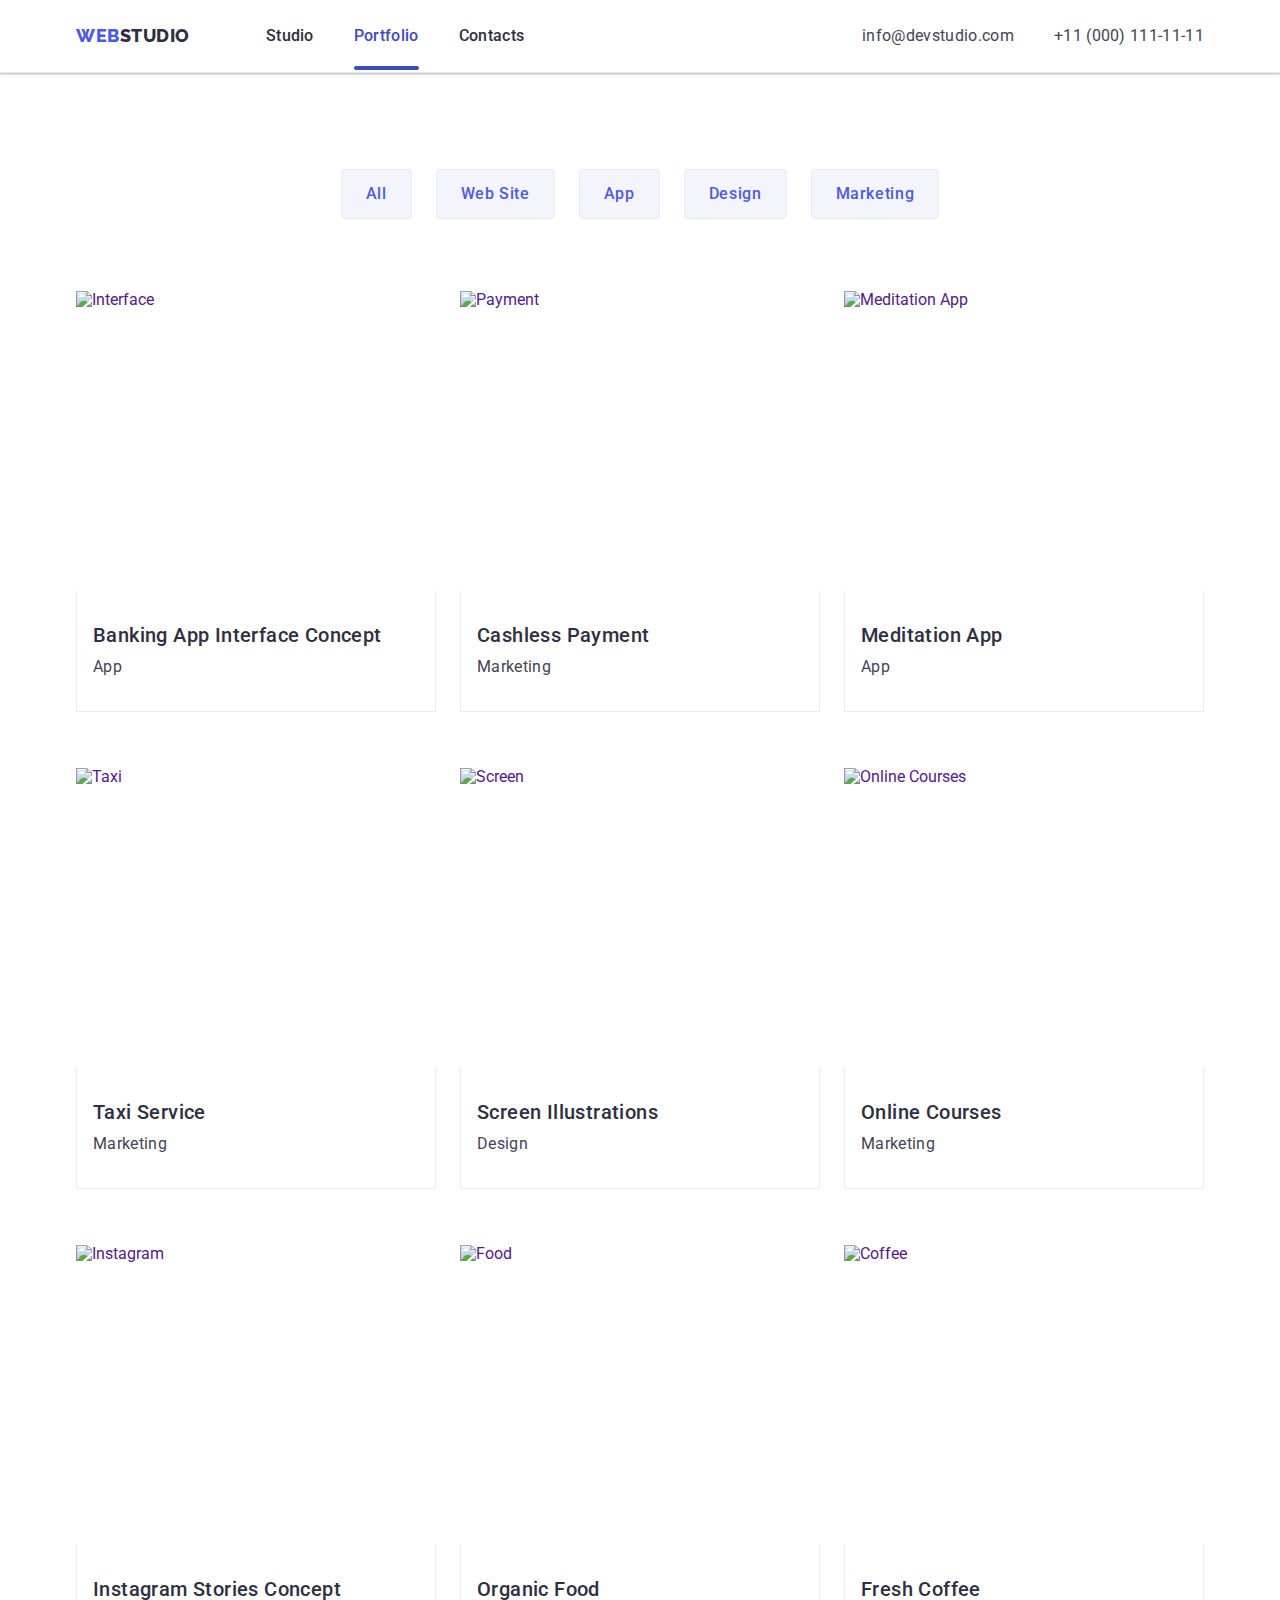
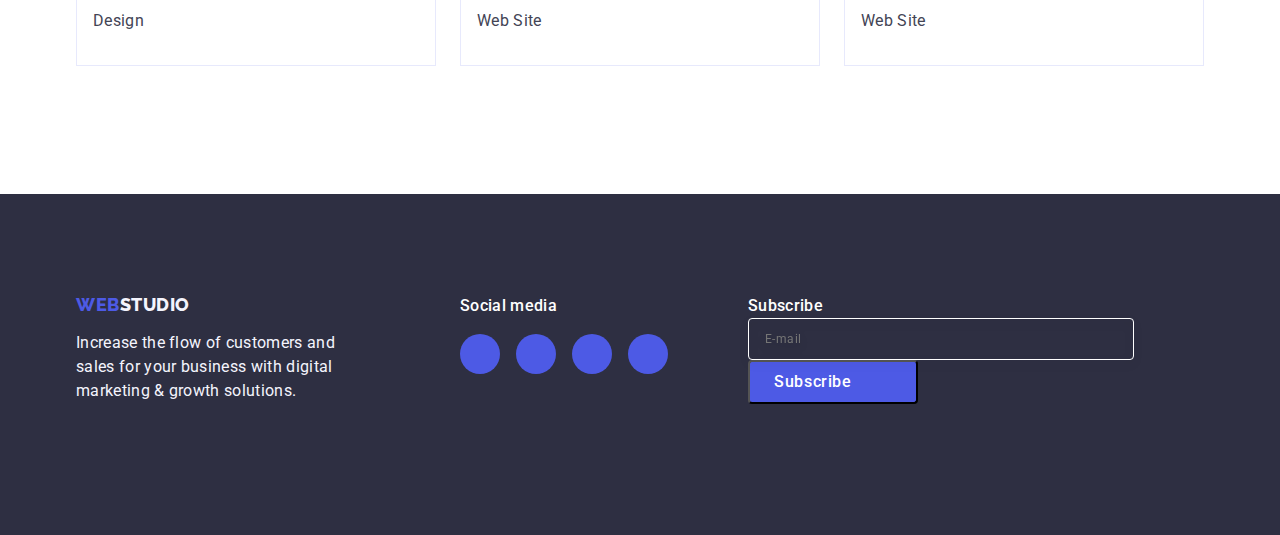
==== portfolio.html @ dc21d4af "Update portfolio.html" ====
<!DOCTYPE html>
<html lang="en">

<head>
    <meta charset="UTF-8">
    <meta http-equiv="X-UA-Compatible" content="IE=edge">
    <meta name="viewport" content="width=device-width, initial-scale=1.0">
    <title>Portfolio</title>
    <link rel="preconnect" href="https://fonts.googleapis.com" />
    <link rel="preconnect" href="https://fonts.gstatic.com" crossorigin />
    <link
        href="https://fonts.googleapis.com/css2?family=Raleway:wght@800&family=Roboto:wght@400;500;700;900&display=swap"
        rel="stylesheet" />
    <link rel="stylesheet"
        href="https://cdnjs.cloudflare.com/ajax/libs/modern-normalize/1.1.0/modern-normalize.min.css">
    <link rel="stylesheet" href="./css/style.css">
</head>

<body>
    <header class="page-header">
        <div class="container">
            <nav class="navigation-header">
                <a class="logo link" href="./index.html">Web<span class="logo-second-part-dark">Studio</span></a>
                <ul class="navigation list">
                    <li>
                        <a class="navigation-btn link" href="./index.html">Studio</a>
                    </li>
                    <li>
                        <a class="navigation-btn link navigation-btn-active" href="./portfolio.html">Portfolio</a>
                    </li>
                    <li><a class="navigation-btn link" href="">Contacts</a></li>
                </ul>
            </nav>
            <address class="contact-information">
                <ul class="contact list">
                    <li>
                        <a class="email-tel link" href="mailto:info@devstudio.com">
                            info@devstudio.com
                        </a>
                    </li>
                    <li>
                        <a class="email-tel link" href="tel:+110001111111">
                            +11 (000) 111-11-11
                        </a>
                    </li>
                </ul>
            </address>
        </div>
    </header>
    <main>
        <section class="filtr-list">
            <div class="container">
                <h1 hidden class="hidden-title">Hidden buttons</h1>
                <ul class="hidden-list list">
                    <li><button class="filtr-btn" type="button">All</button></li>
                    <li><button class="filtr-btn" type="button">Web Site</button></li>
                    <li><button class="filtr-btn" type="button">App</button></li>
                    <li><button class="filtr-btn" type="button">Design</button></li>
                    <li><button class="filtr-btn" type="button">Marketing</button></li>
                </ul>
                <ul class="filtr list">
                    <li class="filtr-project">
                        <a class="project-link link" href="">
                            <div class="project-list-img-wrapper">
                                <img class="project-photo" src="./images/project-1.jpg" alt="Interface" width="360"
                                    height="300" />
                                <p class="overlay">14 Stylish and User-Friendly App Design Concepts · Task Manager App ·
                                    Calorie Tracker App · Exotic Fruit Ecommerce App ·
                                    Cloud Storage App</p>
                            </div>
                            <div class="project-info">
                                <h2 class="project-name"> Banking App Interface Concept </h2>
                                <p class="project-type">App</p>
                            </div>
                        </a>
                    </li>
                    <li class="filtr-project">
                        <a class="project-link link" href="">
                            <div class="project-list-img-wrapper">
                                <img class="project-photo" src="./images/project-2.jpg" alt="Payment" width="360"
                                    height="300" />
                                <p class="overlay">14 Stylish and User-Friendly App Design Concepts · Task Manager App ·
                                    Calorie Tracker App · Exotic Fruit Ecommerce App ·
                                    Cloud Storage App</p>
                            </div>
                            <div class="project-info">
                                <h2 class="project-name"> Cashless Payment </h2>
                                <p class="project-type">Marketing</p>
                            </div>
                        </a>
                    </li>
                    <li class="filtr-project">
                        <a class="project-link link" href="">
                            <div class="project-list-img-wrapper">
                                <img class="project-photo" src="./images/project-3.jpg" alt="Meditation App" width="360"
                                    height="300" />
                                <p class="overlay">14 Stylish and User-Friendly App Design Concepts · Task Manager App ·
                                    Calorie Tracker App · Exotic Fruit Ecommerce App ·
                                    Cloud Storage App</p>
                            </div>
                            <div class="project-info">
                                <h2 class="project-name">Meditation App</h2>
                                <p class="project-type">App</p>
                            </div>
                        </a>
                    </li>
                    <li class="filtr-project">
                        <a class="project-link link" href="">
                            <div class="project-list-img-wrapper">
                                <img class="project-photo" src="./images/project-4.jpg" alt="Taxi" width="360"
                                    height="300" />
                                <p class="overlay">14 Stylish and User-Friendly App Design Concepts · Task Manager App ·
                                    Calorie Tracker App · Exotic Fruit Ecommerce App ·
                                    Cloud Storage App</p>
                            </div>
                            <div class="project-info">
                                <h2 class="project-name">Taxi Service</h2>
                                <p class="project-type">Marketing</p>
                            </div>
                        </a>
                    </li>
                    <li class="filtr-project">
                        <a class="project-link link" href="">
                            <div class="project-list-img-wrapper">
                                <img class="project-photo" src="./images/project-5.jpg" alt="Screen" width="360"
                                    height="300" />
                                <p class="overlay">14 Stylish and User-Friendly App Design Concepts · Task Manager App ·
                                    Calorie Tracker App · Exotic Fruit Ecommerce App ·
                                    Cloud Storage App</p>
                            </div>
                            <div class="project-info">
                                <h2 class="project-name">Screen Illustrations</h2>
                                <p class="project-type">Design</p>
                            </div>
                        </a>
                    </li>
                    <li class="filtr-project">
                        <a class="project-link link" href="">
                            <div class="project-list-img-wrapper">
                                <img class="project-photo" src="./images/project-6.jpg" alt="Online Courses" width="360"
                                    height="300" />
                                <p class="overlay">14 Stylish and User-Friendly App Design Concepts · Task Manager App ·
                                    Calorie Tracker App · Exotic Fruit Ecommerce App ·
                                    Cloud Storage App</p>
                            </div>
                            <div class="project-info">
                                <h2 class="project-name">Online Courses</h2>
                                <p class="project-type">Marketing</p>
                            </div>
                        </a>
                    </li>
                    <li class="filtr-project">
                        <a class="project-link link" href="">
                            <div class="project-list-img-wrapper">
                                <img class="project-photo" src="./images/project-7.jpg" alt="Instagram" width="360"
                                    height="300" />
                                <p class="overlay">14 Stylish and User-Friendly App Design Concepts · Task Manager App ·
                                    Calorie Tracker App · Exotic Fruit Ecommerce App ·
                                    Cloud Storage App</p>
                            </div>
                            <div class="project-info">
                                <h2 class="project-name">Instagram Stories Concept</h2>
                                <p class="project-type">Design</p>
                            </div>
                        </a>
                    </li>
                    <li class="filtr-project">
                        <a class="project-link link" href="">
                            <div class="project-list-img-wrapper">
                                <img class="project-photo" src="./images/project-8.jpg" alt="Food" width="360"
                                    height="300" />
                                <p class="overlay">14 Stylish and User-Friendly App Design Concepts · Task Manager App ·
                                    Calorie Tracker App · Exotic Fruit Ecommerce App ·
                                    Cloud Storage App</p>
                            </div>
                            <div class="project-info">
                                <h2 class="project-name">Organic Food</h2>
                                <p class="project-type">Web Site</p>
                            </div>
                        </a>
                    </li>
                    <li class="filtr-project">
                        <a class="project-link link" href="">
                            <div class="project-list-img-wrapper">
                                <img class="project-photo" src="./images/project-9.jpg" alt="Coffee" width="360"
                                    height="300" />
                                <p class="overlay">14 Stylish and User-Friendly App Design Concepts · Task Manager App ·
                                    Calorie Tracker App · Exotic Fruit Ecommerce App ·
                                    Cloud Storage App</p>
                            </div>
                            <div class="project-info">
                                <h2 class="project-name">Fresh Coffee</h2>
                                <p class="project-type">Web Site</p>
                            </div>
                        </a>
                    </li>
                </ul>
            </div>

        </section>
    </main>

    <footer class="page-footer">
        <div class="container">
            <div class="logo-footer-container">
                <a class="logo logo-footer link" href="./index.html">Web<span
                        class="logo-second-part-light">Studio</span></a>
                <p class="footer-text">
                    Increase the flow of customers and sales for your business with
                    digital marketing & growth solutions.
                </p>
            </div>
            <div class="social-network">
                <p class="social-network-title">Social media</p>
                <ul class="social-network-list-footer list">
                    <li class="social-network-list-item-footer">
                        <a href="" class="social-network-list-link-footer">
                            <svg class="social-network-list-icon-footer" width="24" height="24">
                                <use href="./images/icons.svg#icon-instagram"></use>
                            </svg>
                        </a>
                    </li>
                    <li class="social-network-list-item-footer">
                        <a href="" class="social-network-list-link-footer">
                            <svg class="social-network-list-icon-footer" width="24" height="24">
                                <use href="./images/icons.svg#icon-twitter"></use>
                            </svg>
                        </a>
                    </li>
                    <li class="social-network-list-item-footer">
                        <a href="" class="social-network-list-link-footer">
                            <svg class="social-network-list-icon-footer" width="24" height="24">
                                <use href="./images/icons.svg#icon-facebook"></use>
                            </svg>
                        </a>
                    </li>
                    <li class="social-network-list-item-footer">
                        <a href="" class="social-network-list-link-footer">
                            <svg class="social-network-list-icon-footer" width="24" height="24">
                                <use href="./images/icons.svg#icon-linkedin"></use>
                            </svg>
                        </a>
                    </li>
                </ul>
            </div>

            <form class="subscribe-container">
                <label class="subscribe-container-field">
                    Subscribe
                    <input class="subscribe-container-input" type="email" name="email" placeholder="E-mail" />
                    <button class="subscribe-container-btn" type="submit">Subscribe</button>
                    <svg class="subscribe-container-icon" width="24" height="24">
                        <use href="./images/icons.svg#icon-plane"></use>
                    </svg>
                </label>
            </form>

        </div>
    </footer>
</body>

</html>
---- css/style.css ----
:root {
  --main-blue-color: #4d5ae5;
  --second-color: #2e2f42;
  --light-color: #f4f4fd;
  --accent-color: #404bbf;
  --white-color: #ffffff;
  --main-font: 'Roboto', sans-serif;
  --second-font: 'Raleway', sans-serif;
}

/* =======BASIC SETTING======= */

body {
  font-family: 'Roboto', sans-serif;
  color: #434455;
  background-color: #ffffff;
}

.link {
  text-decoration: none;
}

.list {
  list-style: none;
}

h1,
h2,
h3,
h4,
p {
  margin-top: 0;
  margin-bottom: 0;
}

ul {
  margin-top: 0;
  margin-bottom: 0;
  padding-left: 0;
}

img {
  display: block;
}

.container {
  width: 1158px;
  margin-left: auto;
  margin-right: auto;
  padding-left: 15px;
  padding-right: 15px;
}

/* =======BASIC SETTING======= */

/* =======HEADER======= */

.page-header>.container {
  display: flex;
  align-items: center;
  justify-content: space-between;
}

.page-header {
  display: flex;
  align-self: center;
  padding-top: 24px;
  padding-bottom: 24px;
  border-bottom: 1px solid #e7e9fc;
  box-shadow: 0px 2px 1px rgba(46, 47, 66, 0.08), 0px 1px 1px rgba(46, 47, 66, 0.16), 0px 1px 6px rgba(46, 47, 66, 0.08);
}

.navigation-header {
  display: flex;
  align-items: center;
  column-gap: 76px;
}

.navigation {
  display: flex;
  gap: 40px;
}

.logo {
  font-family: var(--second-font);
  color: var(--main-blue-color);
  font-weight: 800;
  font-size: 18px;
  line-height: 1.17;
  letter-spacing: 0.03em;
  text-transform: uppercase;
}

.logo-footer-container {
  margin-right: 120px;
}

.logo-second-part-dark {
  color: var(--second-color);
}

.contact {
  display: flex;
  gap: 40px;
}

.logo-second-part-light {
  color: var(--light-color);
}

.navigation-btn {
  font-weight: 500;
  font-size: 16px;
  line-height: 1.5;
  letter-spacing: 0.02em;
  color: var(--second-color);
  padding: 24px 0;
  position: relative;
  transition: color 250ms cubic-bezier(0.4, 0, 0.2, 1);
}

.navigation-btn:hover,
.navigation-btn:focus {
  color: var(--accent-color);
}

.navigation-btn-active {
  color: var(--accent-color);
}

.navigation-btn-active::after {
  display: block;
  content: '';
  width: 100%;
  height: 4px;
  background-color: var(--accent-color);
  border-radius: 2px;
  position: absolute;
  left: 0;
  bottom: 0;
  color: var(--accent-color);
  bottom: -1px
}

.email-tel {
  font-size: 16px;
  line-height: 24px;
  letter-spacing: 0.02em;
  color: var(--main-font);
  transition: color 250ms cubic-bezier(0.4, 0, 0.2, 1);
}

.email-tel:hover,
.email-tel:focus {
  color: var(--accent-color);
}

.contact-information {
  display: flex;
  font-style: normal;
}

.social-network {
  margin-right: 80px;
}

.social-network-title {
  font-weight: 500;
  font-size: 16px;
  line-height: 1.5;
  letter-spacing: 0.02em;
  color: var(--white-color);
  margin-bottom: 16px;
}

/* =======HEADER======= */

/* =======MAIN 1 SECTION======= */
.hero-tittle {
  font-style: normal;
  font-weight: 700;
  font-size: 56px;
  line-height: 1.07;
  letter-spacing: 0.02em;
  color: var(--white-color);
  text-align: center;
  max-width: 496px;
  margin-right: auto;
  margin-left: auto;
  margin-bottom: 48px;
}

.hero {
  background-color: var(--second-color);
  background-image: linear-gradient(rgba(46, 47, 66, 0.7), rgba(46, 47, 66, 0.7)), url(../images/people-office.jpg);
  max-width: 1440px;
  background-repeat: no-repeat;
  background-position: center;
  background-size: cover;
  padding: 188px 0;
  margin-left: auto;
  margin-right: auto;
}

.hero-btn {
  font-style: normal;
  font-weight: 500;
  font-size: 16px;
  line-height: 1.5;
  letter-spacing: 0.04em;
  color: var(--white-color);
  background-color: var(--main-blue-color);
  font-family: 'Roboto', sans-serif;
  cursor: pointer;
  padding: 16px 32px;
  border-radius: 4px;
  box-shadow: 0px 4px 4px rgba(0, 0, 0, 0.15);
  display: block;
  border: none;
  height: 56px;
  min-width: 169px;
  margin-right: auto;
  margin-left: auto;
  transition: background-color 250ms cubic-bezier(0.4, 0, 0.2, 1);
}

.hero-btn:hover,
.hero-btn:focus {
  background-color: var(--accent-color);
}

.features-title {
  font-weight: 500;
  font-size: 20px;
  line-height: 1.2;
  letter-spacing: 0.02em;
  color: var(--second-color);
  margin-bottom: 8px;
}

.features-description {
  font-size: 16px;
  line-height: 1.5;
  letter-spacing: 0.02em;
}

.title-work {
  font-weight: 700;
  font-size: 36px;
  line-height: 1.11;
  text-align: center;
  letter-spacing: 0.02em;
  color: var(--second-color);
  text-transform: capitalize;
  margin-left: auto;
  margin-right: auto;
  margin-bottom: 72px;
}

.title-work-container {
  display: flex;
}

.work-photo {
  background-color: var(--white-color);
}

.section-photo {
  width: calc((100% - 48px) / 3);
}

.work {
  padding-bottom: 120px;
}

.work-list {
  display: flex;
  gap: 24px;
}

.team-container {
  background-color: var(--white-color);
  border-radius: 0px 0px 4px 4px;
  width: calc((100% - 72px) / 4);
  box-shadow: 0px 1px 6px rgba(46, 47, 66, 0.08), 0px 1px 1px rgba(46, 47, 66, 0.16), 0px 2px 1px rgba(46, 47, 66, 0.08);
}

.team-title {
  font-weight: 700;
  font-size: 36px;
  line-height: 1.11;
  text-align: center;
  letter-spacing: 0.02em;
  color: var(--second-color);
  text-transform: capitalize;
  margin-bottom: 72px;
}

.team-name {
  font-weight: 500;
  font-size: 20px;
  line-height: 1.2;
  text-align: center;
  letter-spacing: 0.02em;
  color: var(--second-color);
  margin-bottom: 8px;
}

.team-position {
  font-size: 16px;
  line-height: 1.5;
  text-align: center;
  letter-spacing: 0.02em;
  color: #434455;
  margin-bottom: 8px;
}

.team-photo {
  background-color: var(--white-color);

}

.team-list {
  display: flex;
  gap: 24px;
}

.team {
  background-color: var(--light-color);
  padding: 120px 0;
}

.features {
  padding: 120px 0;
  display: flex;
}

.features>.container {
  display: flex;
}

.features-list {
  display: flex;
  gap: 24px;
}

.features-list-text {
  width: calc((100% - 72px) / 4);
}

.team-info {
  padding: 32px 0;
}

.social-network-list-item {
  width: 40px;
  height: 40px;
}

.customers-icon {
  fill: currentColor;
}

/* =======MAIN STUDIO======= */

/* =======MAIN PORTFOLIO======= */
.filtr-btn {
  color: var(--main-blue-color);
  background-color: var(--light-color);
  font-weight: 500;
  font-size: 16px;
  line-height: 1.5;
  letter-spacing: 0.04em;
  font-family: 'Roboto', sans-serif;
  cursor: pointer;
  padding: 12px 24px;
  border: 1px solid #e7e9fc;
  border-radius: 4px;
  transition: color 250ms cubic-bezier(0.4, 0, 0.2, 1), background-color 250ms cubic-bezier(0.4, 0, 0.2, 1), border-color 250ms cubic-bezier(0.4, 0, 0.2, 1), box-shadow 250ms cubic-bezier(0.4, 0, 0.2, 1);

}

.filtr-btn:hover,
.filtr-btn:focus {
  color: var(--white-color);
  background-color: var(--accent-color);
  border-color: transparent;
  box-shadow: 0px 3px 1px rgba(0, 0, 0, 0.1), 0px 2px 1px rgba(0, 0, 0, 0.08), 0px 2px 2px rgba(0, 0, 0, 0.12);
}

.project-link {
  display: block;
  transition: box-shadow 250ms cubic-bezier(0.4, 0, 0.2, 1);
}

.project-link:hover,
.project-link:focus {
  box-shadow: 0px 1px 6px rgba(46, 47, 66, 0.08), 0px 1px 1px rgba(46, 47, 66, 0.16), 0px 2px 1px rgba(46, 47, 66, 0.08);
}

.project-name {
  font-weight: 500;
  font-size: 20px;
  line-height: 1.2;
  letter-spacing: 0.02em;
  color: var(--second-color);
  margin-bottom: 8px;
}

.project-type {
  font-weight: 400;
  font-size: 16px;
  line-height: 1.5;
  letter-spacing: 0.02em;
  color: #434455;
}

.filtr-list {
  padding: 96px 0 120px;
}

.filtr {
  display: flex;
  flex-wrap: wrap;
  column-gap: 24px;
  row-gap: 48px;
}

.project-info {
  padding: 32px 16px;
  border: 1px solid #e7e9fc;
  border-top: none;
  margin-bottom: 8px;
}

.filtr-project {
  width: calc((100% - 48px) / 3);
}

.hidden-list {
  display: flex;
  margin-bottom: 72px;
  gap: 24px;
  justify-content: center;
}

.social-network-list {
  display: flex;
  gap: 24px;
  justify-content: center;
}


.social-network-list-link {
  background-color: var(--main-blue-color);
  border-radius: 50%;
  justify-content: center;
  align-items: center;
  display: flex;
  width: 100%;
  height: 100%;
  transition: background-color 250ms cubic-bezier(0.4, 0, 0.2, 1);
}

.social-network-list-link:hover,
.social-network-list-link:focus {
  background-color: var(--accent-color);
}

.social-network-list-icon {
  fill: var(--light-color);
}

.icon-container {
  background-color: var(--light-color);
  display: flex;
  justify-content: center;
  align-items: center;
  height: 112px;
  border-radius: 4px;
  margin-bottom: 8px;
}

.icon-container>svg {
  width: 64px;
  height: 64px;
}

.customers-list {
  display: flex;
  gap: 24px;
}

.customers-title {
  margin-bottom: 72px;
  text-align: center;
  color: var(--second-color);
  font-weight: 700;
  font-size: 36px;
  line-height: 1.1;
  letter-spacing: 0.02em;
  text-transform: capitalize;
}

.customers {
  padding: 120px 0;
}

.customers-item {
  width: calc((100% - 120px) / 6);
  height: 88px;
}

.customers-link {
  height: 100%;
  width: 100%;
  border-radius: 4px;
  display: flex;
  justify-content: center;
  align-items: center;
  color: #8e8f99;
  border: 1px solid #8E8F99;
  transition: border-color 250ms cubic-bezier(0.4, 0, 0.2, 1), color 250ms cubic-bezier(0.4, 0, 0.2, 1);

}

.customers-link:focus,
.customers-link:hover {
  color: var(--accent-color);
  border-color: var(--accent-color);
}

.customers-item:focus,
.customers-item:hover {
  border-radius: 4px;
}

.project-list-img-wrapper {
  position: relative;
  overflow: hidden;
}

.overlay {
  position: absolute;
  padding: 40px 32px;
  background-color: var(--main-blue-color);
  color: var(--light-color);
  top: 0;
  left: 0;
  height: 100%;
  width: 100%;
  font-weight: 400;
  font-size: 16px;
  line-height: 1.5;
  letter-spacing: 0.02em;
  transform: translate(0px, 100%);
  transition: transform 250ms cubic-bezier(0.4, 0, 0.2, 1);
}

.project-link:hover .overlay,
.project-link:focus .overlay {
  transform: translatey(0%);
}

/* =======MAIN PORTFOLIO======= */

/* =======FOOTER======= */
.page-footer {
  background-color: var(--second-color);
  padding: 100px 0;
}

.page-footer>.container {
  display: flex;
  align-items: baseline;
}

.footer-text {
  font-size: 16px;
  line-height: 1.5;
  letter-spacing: 0.02em;
  color: var(--light-color);
  max-width: 264px;
}

.page-footer {
  background-color: var(--second-color);
}

.social-network-list-footer {
  gap: 16px;
  display: flex;
}

.logo-footer {
  margin-bottom: 16px;
  display: inline-block;
}

.social-network-list-link-footer {
  background-color: var(--main-blue-color);
  border-radius: 50%;
  justify-content: center;
  align-items: center;
  display: flex;
  width: 100%;
  height: 100%;
  transition: background-color 250ms cubic-bezier(0.4, 0, 0.2, 1);
}

.social-network-list-link-footer:focus,
.social-network-list-link-footer:hover {
  background-color: #31d0aa;
}

.social-network-list-item-footer {
  width: 40px;
  height: 40px;
}

.social-network-list-icon-footer {
  fill: var(--light-color)
}

/* =======FOOTER======= */

.backdrop {
  position: fixed;
  top: 0;
  left: 0;
  width: 100%;
  height: 100%;
  background-color: rgba(46, 47, 66, 0.4);
}

.modal {
  position: absolute;
  top: 50%;
  left: 50%;
  transform: translate(-50%, -50%);
  width: 408px;
  height: 584px;
  background-color: #FCFCFC;
  box-shadow: 0px 1px 1px rgba(0, 0, 0, 0.14), 0px 1px 3px rgba(0, 0, 0, 0.12), 0px 2px 1px rgba(0, 0, 0, 0.2);
  border-radius: 4px;
  min-height: 576px;
  transition: transform 250ms cubic-bezier(0.4, 0, 0.2, 1);
}

.modal-close-btn {
  position: absolute;
  display: flex;
  align-items: center;
  justify-content: center;
  width: 24px;
  height: 24px;
  border: 1px solid rgba(0, 0, 0, 0.1);
  background-color: #E7E9FC;
  border-radius: 50%;
  padding: 0;
  top: 24px;
  right: 24px;
  cursor: pointer;
  transition: background-color 250ms cubic-bezier(0.4, 0, 0.2, 1), border 250ms cubic-bezier(0.4, 0, 0.2, 1);
}

.modal-close-icon {
  transition: fill 250ms cubic-bezier(0.4, 0, 0.2, 1);
}

.modal-close-btn:hover,
.modal-close-btn:focus {
  background-color: var(--accent-color);
  color: var(--white-color);
  border: none;
}

.modal-close-btn:hover .modal-close-icon,
.modal-close-btn:focus .modal-close-icon {
  fill: var(--white-color);
}

.is-hidden {
  visibility: hidden;
  opacity: 0;
  pointer-events: none;
  transition: opacity 250ms cubic-bezier(0.4, 0, 0.2, 1), visibility 250ms cubic-bezier(0.4, 0, 0.2, 1);
}


.subscribe-container {
  display: flex;
}

.subscribe-container-field {
  font-weight: 500;
  font-size: 16px;
  line-height: 1.5;
  letter-spacing: 0.02em;
  color: var(--white-color);
}

.subscribe-container-input {
  font-weight: 400;
  font-size: 12px;
  line-height: 2;
  display: flex;
  align-items: center;
  letter-spacing: 0.04em;
  color: var(--white-color);
  padding: 8px 212px 8px 16px;
  border: 1px solid #FFFFFF;
  filter: drop-shadow(0px 4px 4px rgba(0, 0, 0, 0.15));
  border-radius: 4px;
  background-color: transparent;
}

.subscribe-container-btn {
  cursor: pointer;
  font-family: var(--main-font);
  padding: 8px 64px 8px 24px;
  font-weight: 500;
  font-size: 16px;
  line-height: 1.5;
  display: flex;
  align-items: center;
  text-align: center;
  letter-spacing: 0.04em;
  color: var(--white-color);
  background-color: var(--main-blue-color);
  border-radius: 4px;


}
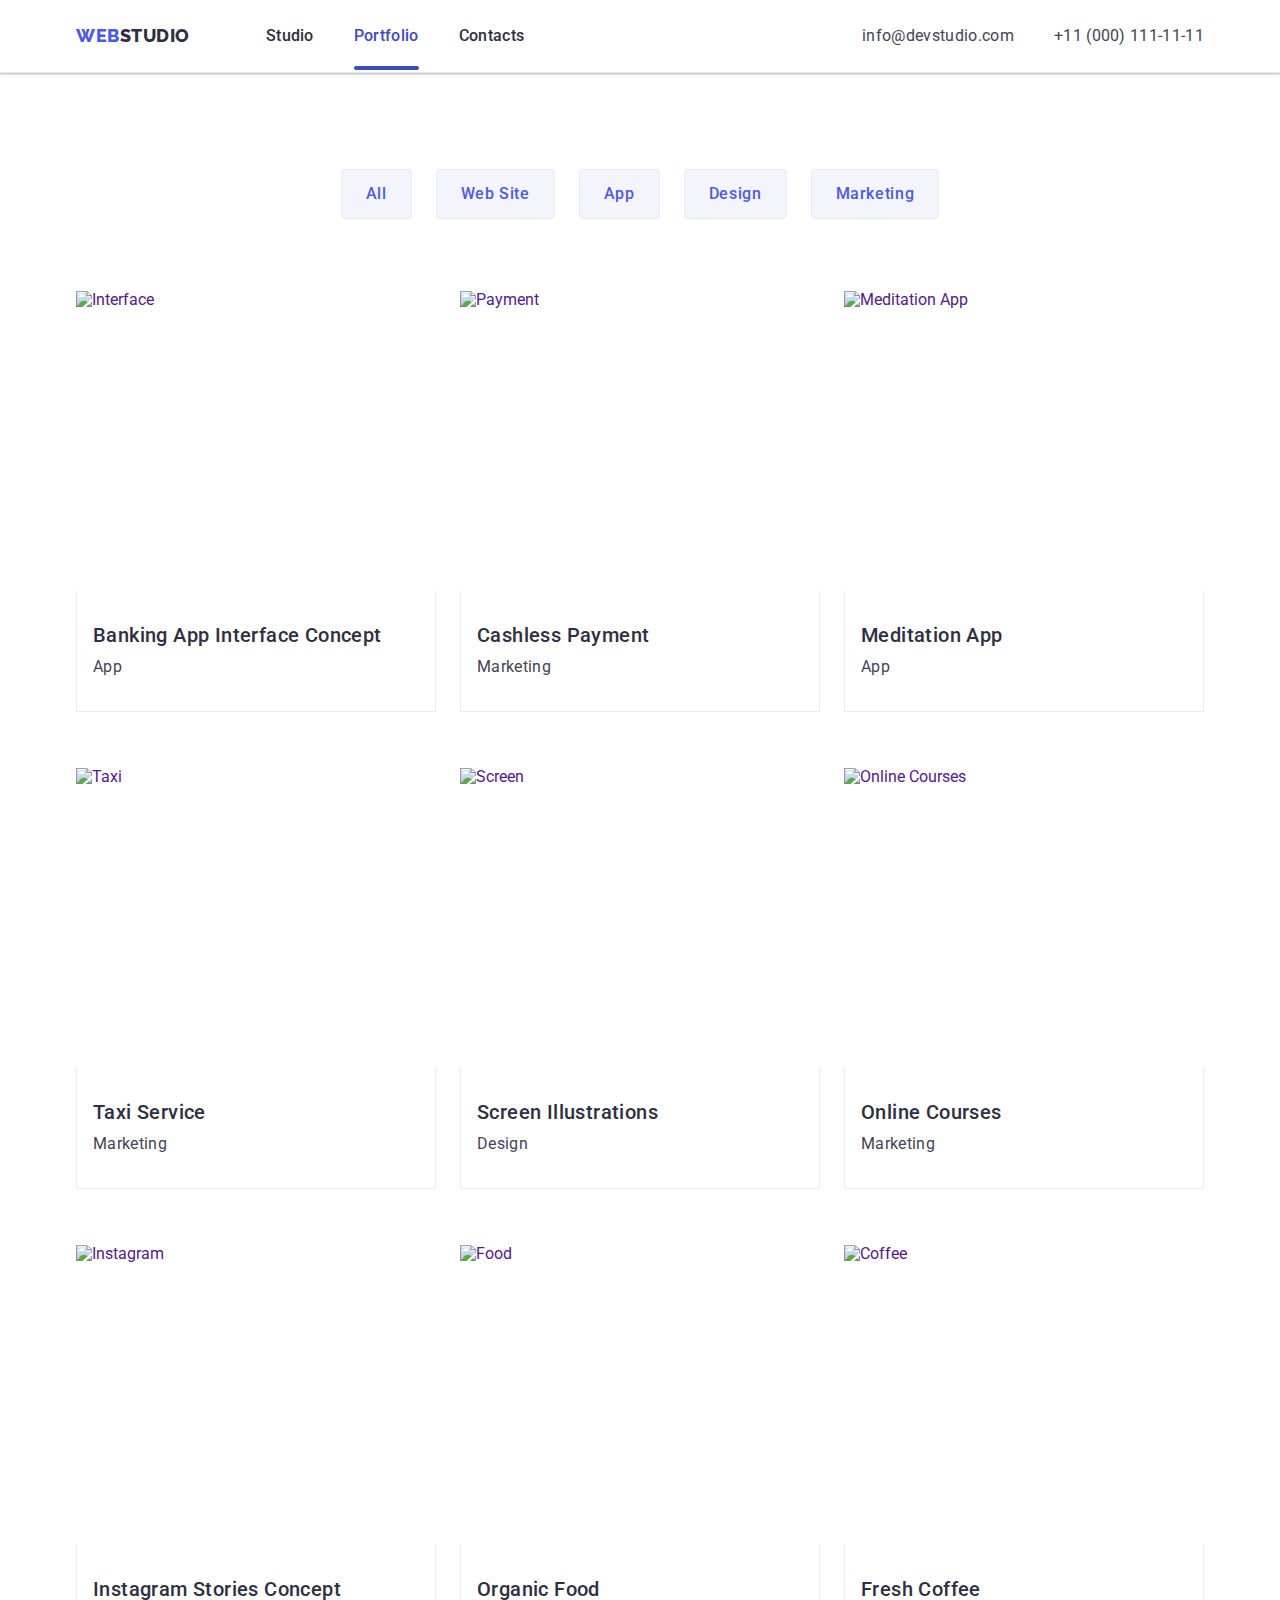
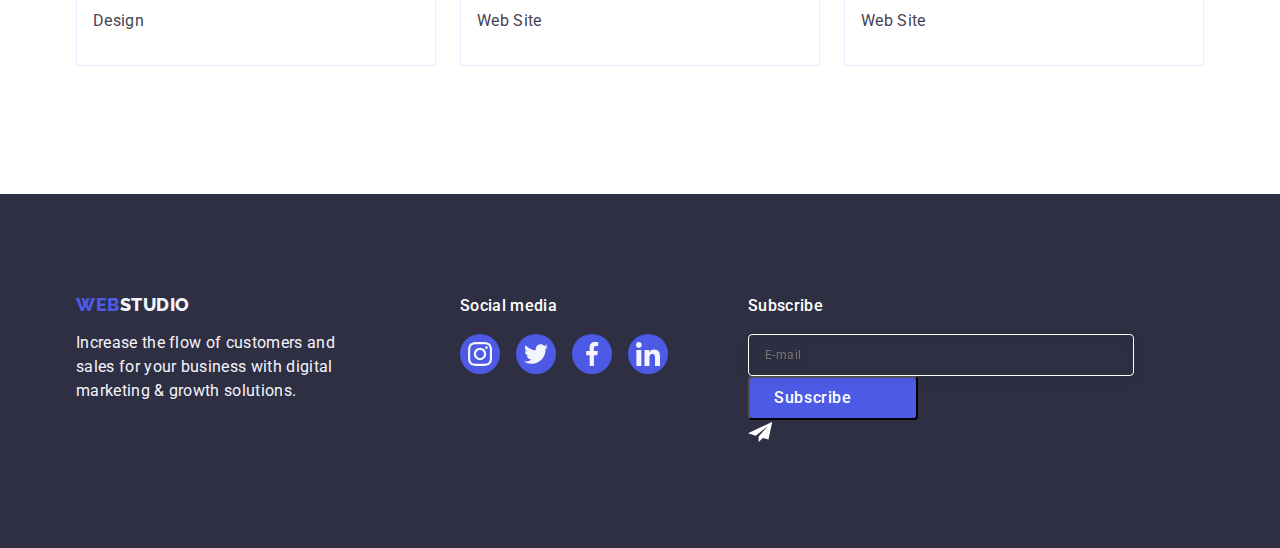
==== commit eafd2220: "Update portfolio.html" ====
--- a/portfolio.html
+++ b/portfolio.html
@@ -244,17 +244,19 @@
                 </ul>
             </div>
 
-            <form class="subscribe-container">
-                <label class="subscribe-container-field">
-                    Subscribe
-                    <input class="subscribe-container-input" type="email" name="email" placeholder="E-mail" />
-                    <button class="subscribe-container-btn" type="submit">Subscribe</button>
-                    <svg class="subscribe-container-icon" width="24" height="24">
-                        <use href="./images/icons.svg#icon-plane"></use>
-                    </svg>
-                </label>
-            </form>
-
+
+            <div class="subscribe-container">
+                <form class="subscribe-form">
+                    <p class="subscribe-title">Subscribe</p>
+                    <label class="subscribe-field">
+                        <input class="subscribe-input" type="email" name="email" placeholder="E-mail" />
+                        <button class="subscribe-btn" type="submit">Subscribe</button>
+                        <svg class="subscribe-icon" width="24" height="24">
+                            <use href="./images/icons.svg#icon-plane"></use>
+                        </svg>
+                    </label>
+                </form>
+            </div>
         </div>
     </footer>
 </body>
--- a/css/style.css
+++ b/css/style.css
@@ -688,19 +688,17 @@
 }
 
 
-.subscribe-container {
-  display: flex;
-}
-
-.subscribe-container-field {
+
+.subscribe-title {
   font-weight: 500;
   font-size: 16px;
   line-height: 1.5;
   letter-spacing: 0.02em;
   color: var(--white-color);
-}
-
-.subscribe-container-input {
+  margin-bottom: 16px;
+}
+
+.subscribe-input {
   font-weight: 400;
   font-size: 12px;
   line-height: 2;
@@ -715,7 +713,7 @@
   background-color: transparent;
 }
 
-.subscribe-container-btn {
+.subscribe-btn {
   cursor: pointer;
   font-family: var(--main-font);
   padding: 8px 64px 8px 24px;
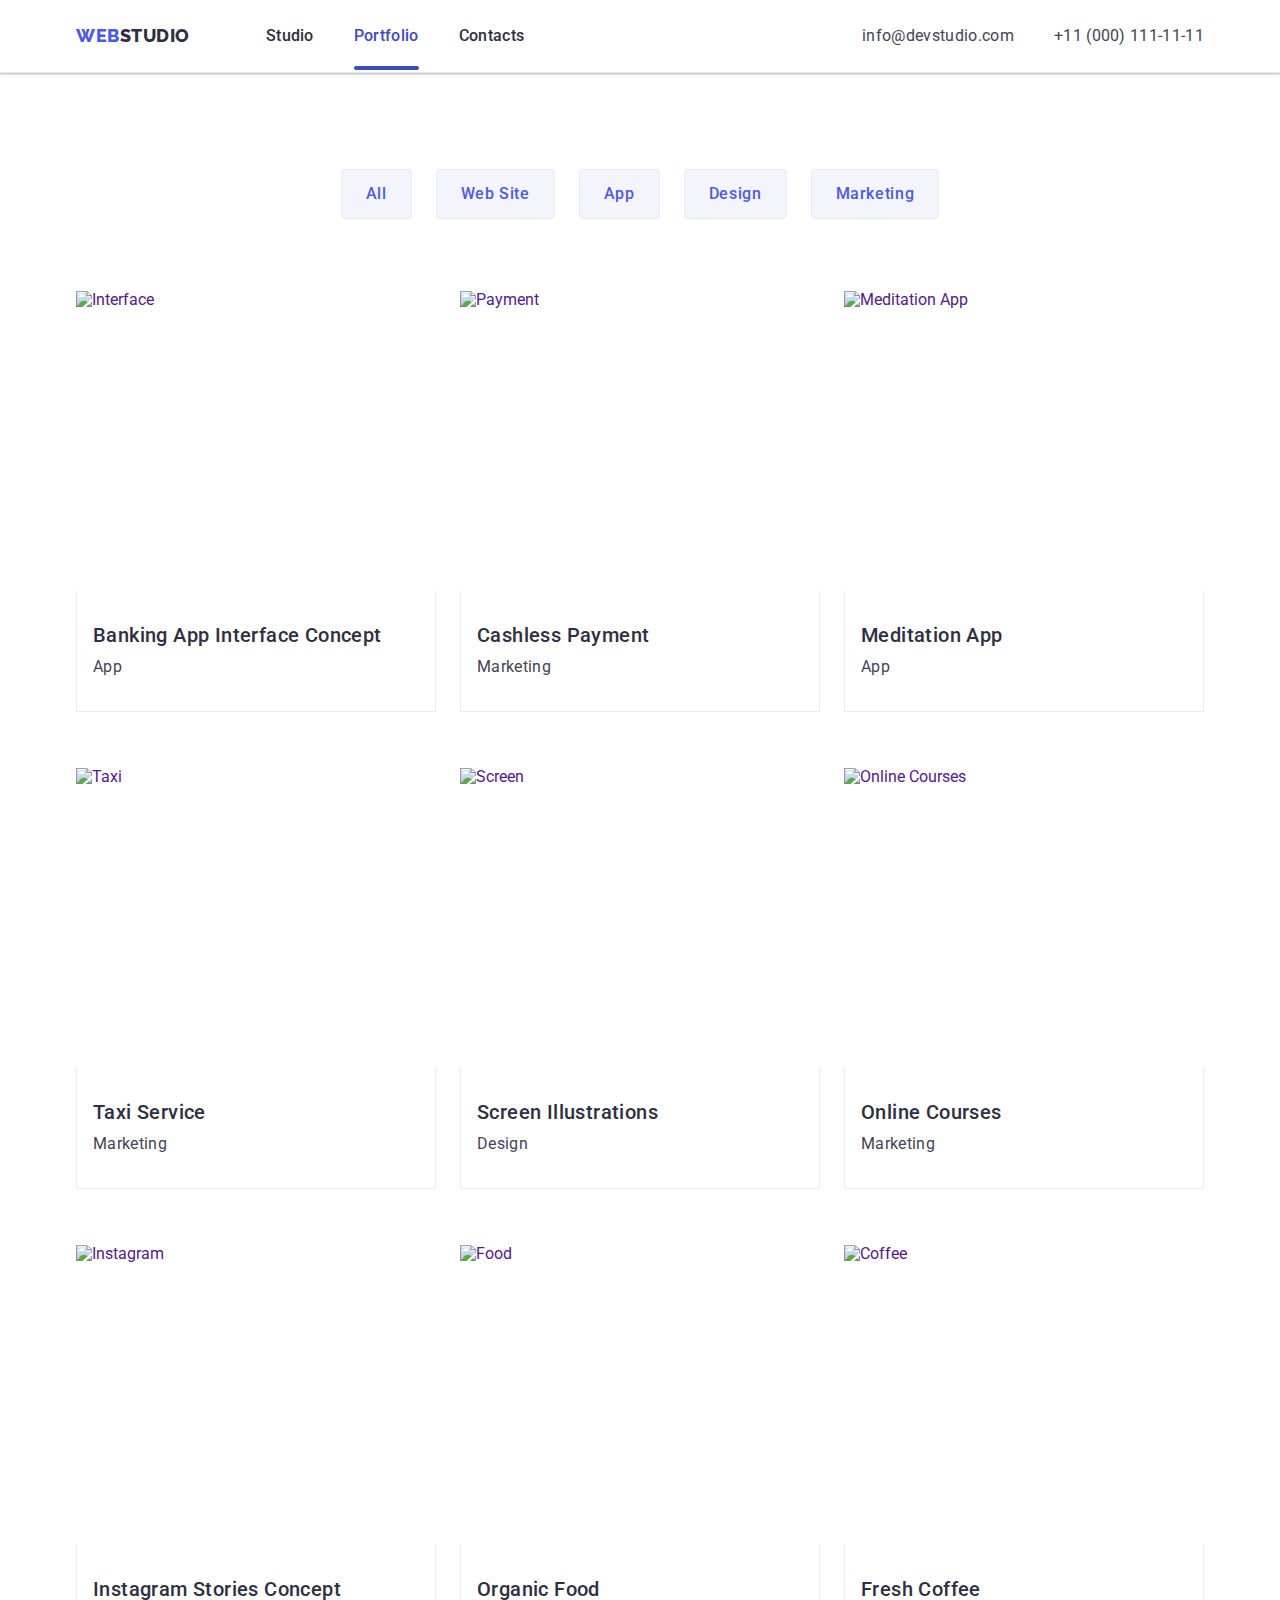
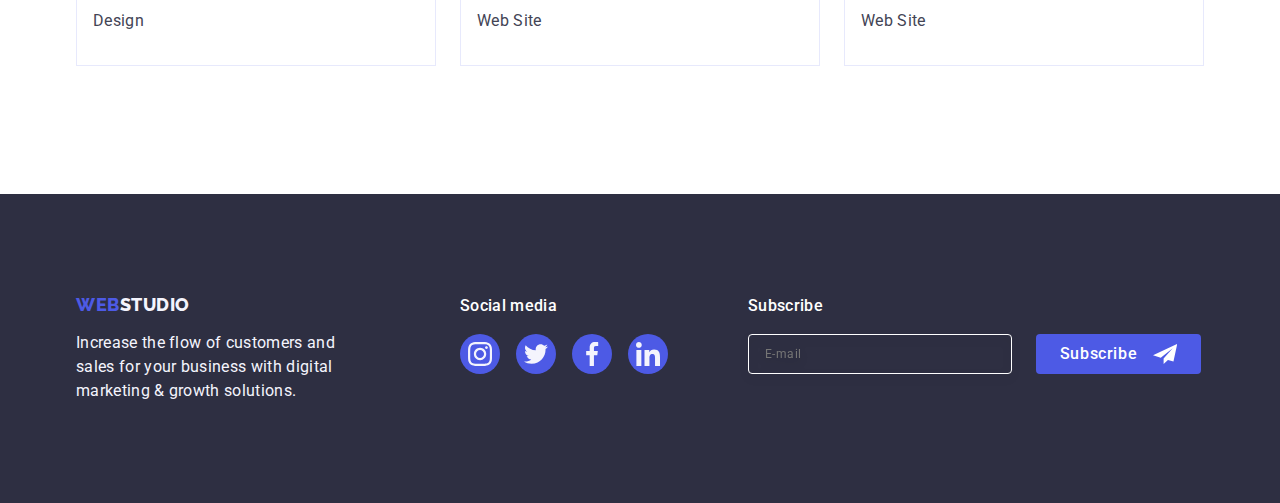
==== commit 3fff9260: "Update portfolio.html" ====
--- a/portfolio.html
+++ b/portfolio.html
@@ -244,17 +244,17 @@
                 </ul>
             </div>
 
-
             <div class="subscribe-container">
+                <p class="subscribe-title">Subscribe</p>
                 <form class="subscribe-form">
-                    <p class="subscribe-title">Subscribe</p>
                     <label class="subscribe-field">
                         <input class="subscribe-input" type="email" name="email" placeholder="E-mail" />
-                        <button class="subscribe-btn" type="submit">Subscribe</button>
+                    </label>
+                    <button class="subscribe-btn" type="submit">Subscribe
                         <svg class="subscribe-icon" width="24" height="24">
                             <use href="./images/icons.svg#icon-plane"></use>
                         </svg>
-                    </label>
+                    </button>
                 </form>
             </div>
         </div>
--- a/css/style.css
+++ b/css/style.css
@@ -701,22 +701,23 @@
 .subscribe-input {
   font-weight: 400;
   font-size: 12px;
-  line-height: 2;
+  line-height: 1.5;
   display: flex;
   align-items: center;
   letter-spacing: 0.04em;
   color: var(--white-color);
-  padding: 8px 212px 8px 16px;
   border: 1px solid #FFFFFF;
   filter: drop-shadow(0px 4px 4px rgba(0, 0, 0, 0.15));
   border-radius: 4px;
   background-color: transparent;
+  width: 264px;
+  height: 40px;
+  padding-left: 16px;
 }
 
 .subscribe-btn {
   cursor: pointer;
   font-family: var(--main-font);
-  padding: 8px 64px 8px 24px;
   font-weight: 500;
   font-size: 16px;
   line-height: 1.5;
@@ -727,6 +728,26 @@
   color: var(--white-color);
   background-color: var(--main-blue-color);
   border-radius: 4px;
-
-
+  min-width: 165px;
+  height: 40px;
+  justify-content: center;
+  border: none;
+}
+
+.subscribe-btn:hover,
+.subscribe-btn:focus {
+  background-color: var(--accent-color);
+}
+
+.subscribe-field {
+  display: flex;
+  margin-right: 24px;
+}
+
+.subscribe-form {
+  display: flex;
+}
+
+.subscribe-icon {
+  margin-left: 16px;
 }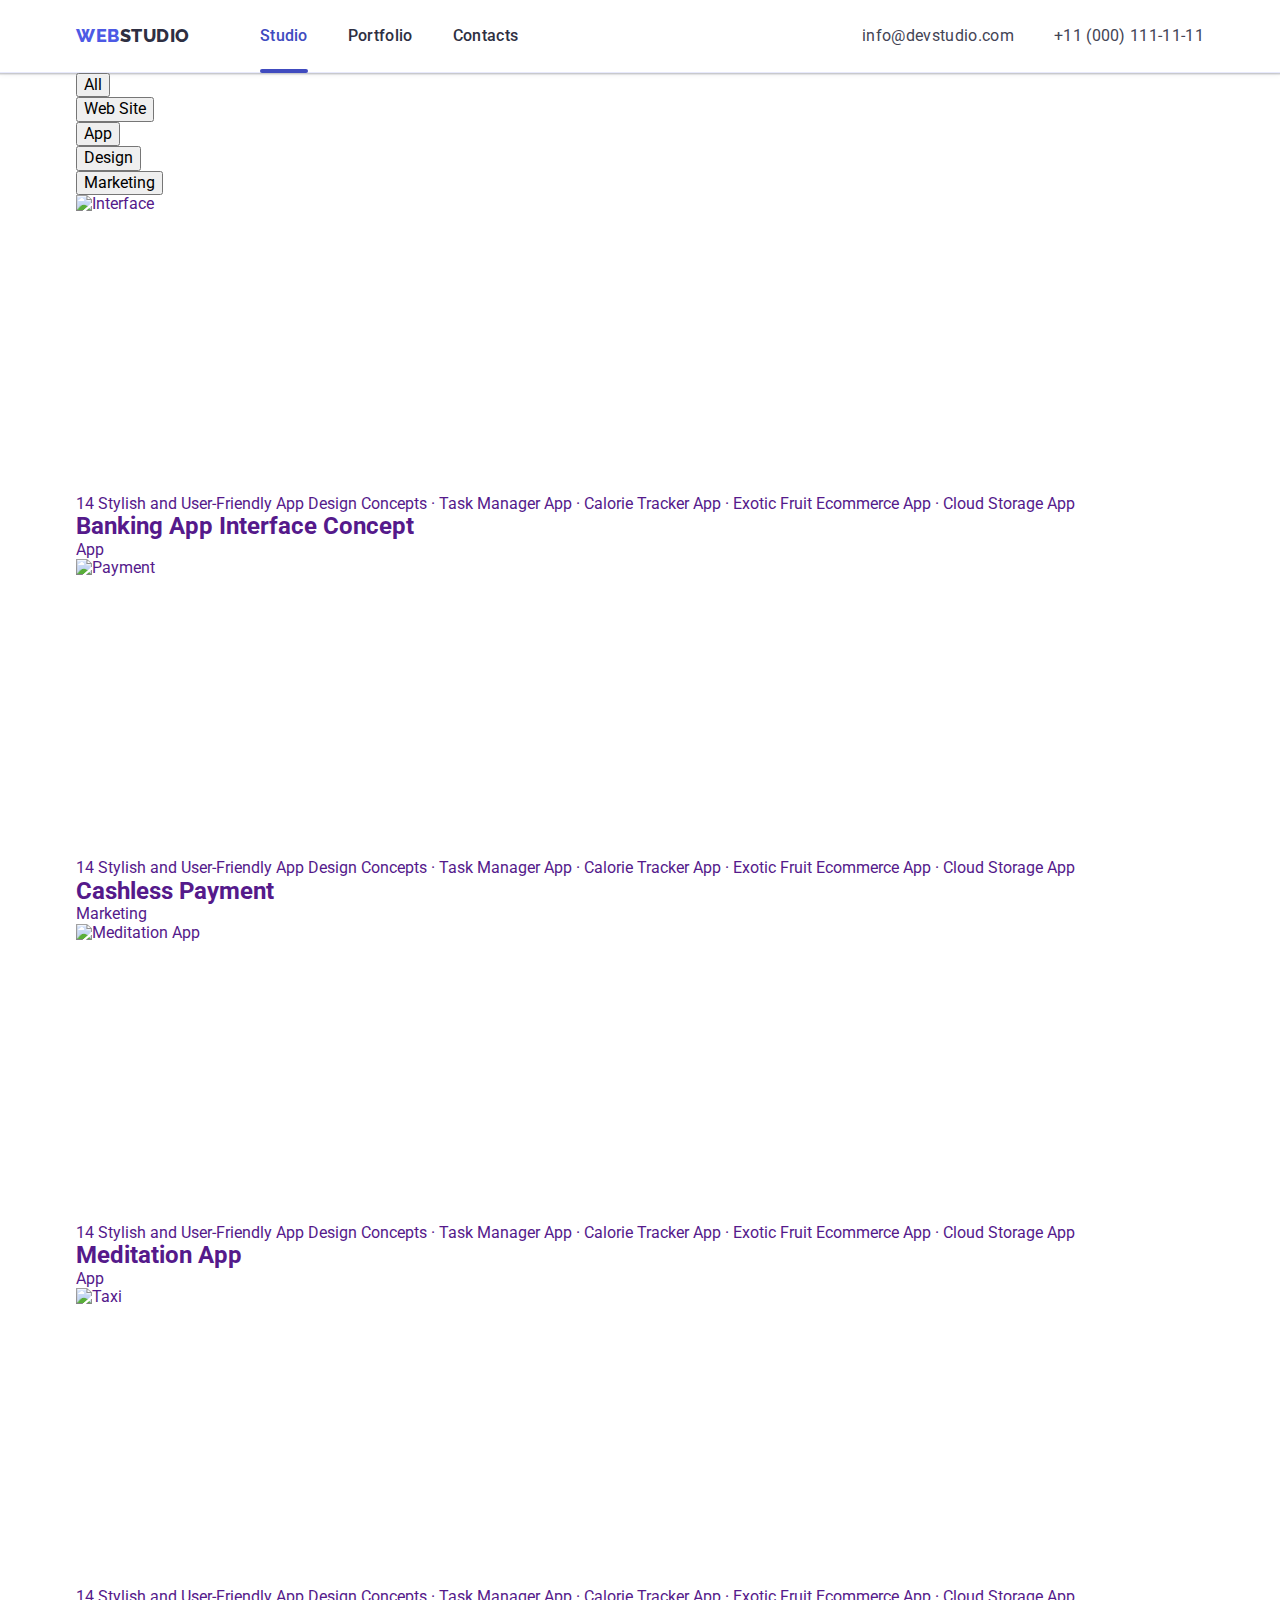
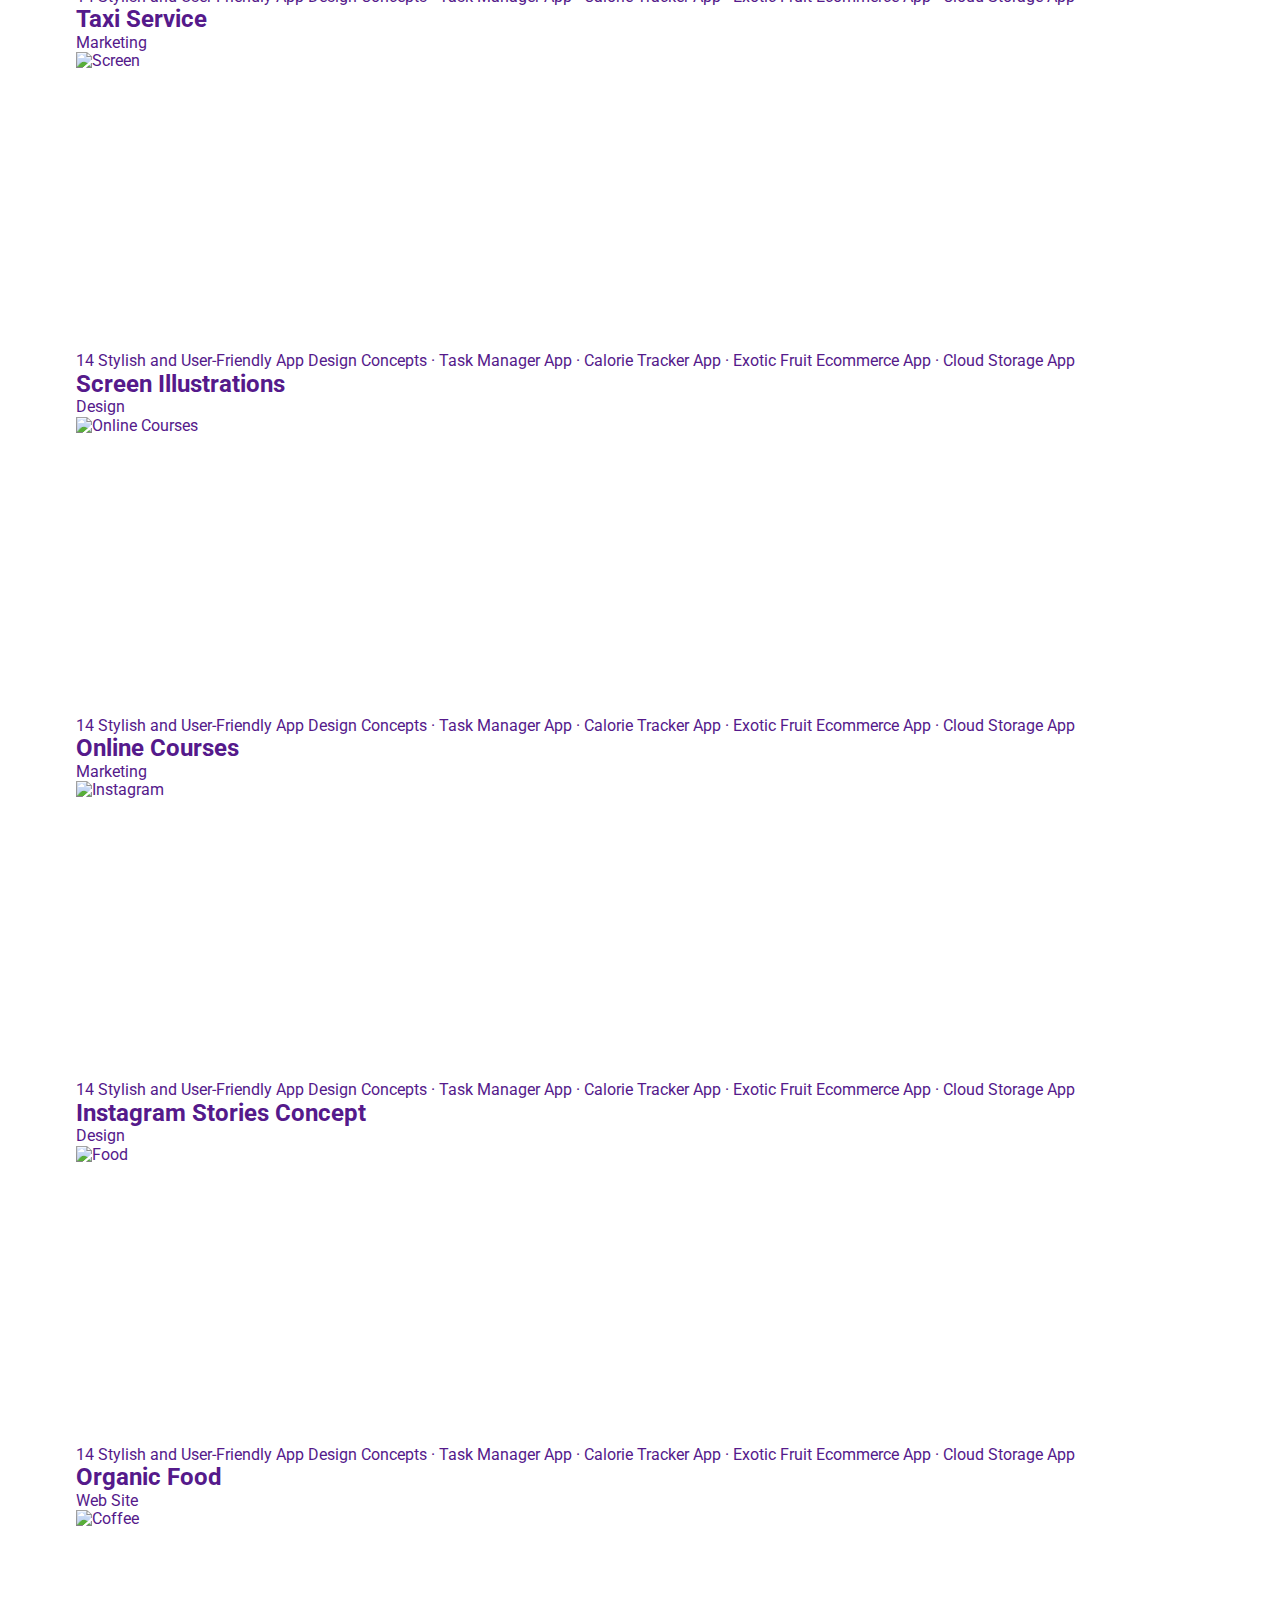
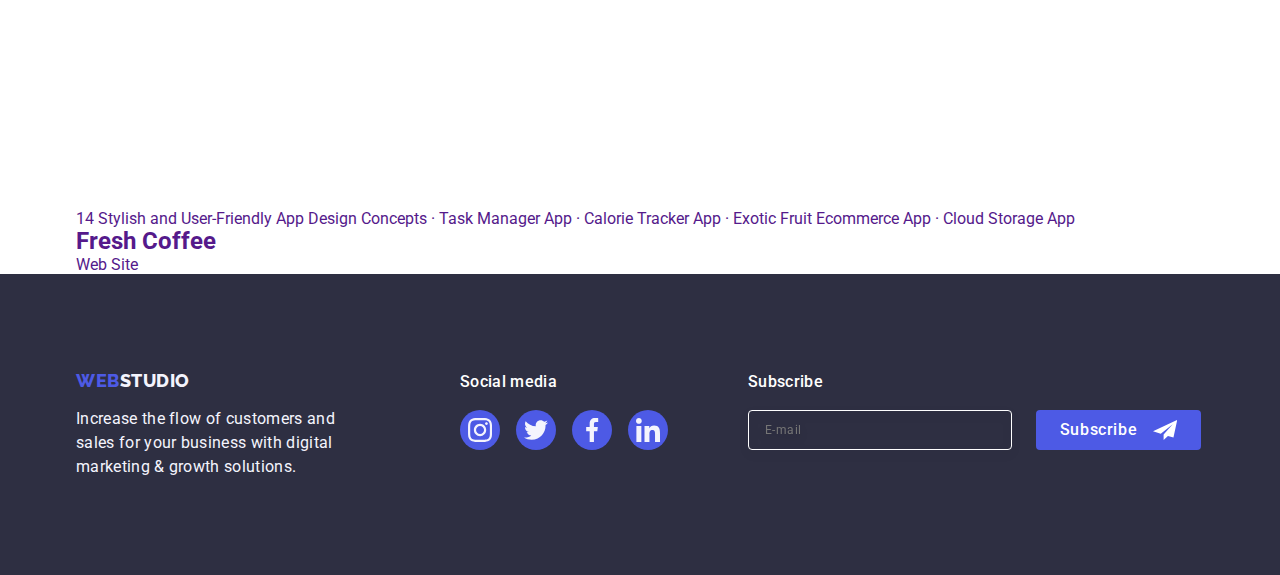
==== commit 30e2c704: "Update portfolio.html" ====
--- a/portfolio.html
+++ b/portfolio.html
@@ -18,33 +18,101 @@
 
 <body>
     <header class="page-header">
-        <div class="container">
+        <div class="container page-header-container">
             <nav class="navigation-header">
                 <a class="logo link" href="./index.html">Web<span class="logo-second-part-dark">Studio</span></a>
                 <ul class="navigation list">
                     <li>
-                        <a class="navigation-btn link" href="./index.html">Studio</a>
+                        <a class="navigation-btn link navigation-btn-active" href="./index.html">Studio</a>
                     </li>
                     <li>
-                        <a class="navigation-btn link navigation-btn-active" href="./portfolio.html">Portfolio</a>
+                        <a class="navigation-btn link" href="./portfolio.html">Portfolio</a>
                     </li>
                     <li><a class="navigation-btn link" href="">Contacts</a></li>
                 </ul>
             </nav>
+            <button class="mobile-menu-open-btn js-open-menu" type="button" aria-expanded="false">
+                <svg class="open-menu" width="32px" height="22">
+                    <use href="./images/icons.svg#icon-menu-open"></use>
+                </svg>
+            </button>
             <address class="contact-information">
                 <ul class="contact list">
-                    <li>
+                    <li class="contact-email">
                         <a class="email-tel link" href="mailto:info@devstudio.com">
                             info@devstudio.com
                         </a>
                     </li>
-                    <li>
+                    <li class="contact-tel">
                         <a class="email-tel link" href="tel:+110001111111">
                             +11 (000) 111-11-11
                         </a>
                     </li>
                 </ul>
             </address>
+
+        </div>
+        <div class="mobile-menu js-menu-container">
+            <button type="button" class="modal-close-btn js-close-menu">
+                <svg class="modal-close-icon" width="8" height="8">
+                    <use href="./images/icons.svg#icon-close-black"></use>
+                </svg>
+            </button>
+            <ul class="navigation-mobile-list list">
+                <li class="navigation-mobile-list-item">
+                    <a class="navigation-btn-mobile link" href="./index.html">Studio</a>
+                </li>
+                <li class="navigation-mobile-list-item">
+                    <a class="navigation-btn-mobile link" href="./portfolio.html">Portfolio</a>
+                </li>
+                <li class="navigation-mobile-list-item">
+                    <a class="navigation-btn-mobile link" href="">Contacts</a>
+                </li>
+            </ul>
+            <div>
+                <ul class="contact-mobile list">
+                    <li class="tel-item-mobile">
+                        <a class="tel-mobile link" href="tel:+110001111111">
+                            +11 (000) 111-11-11
+                        </a>
+                    </li>
+                    <li class="email-item-mobile">
+                        <a class="email-mobile link" href="mailto:info@devstudio.com">
+                            info@devstudio.com
+                        </a>
+                    </li>
+                </ul>
+                <ul class="social-network-list-mobile list">
+                    <li class="social-network-list-item-mobile">
+                        <a href="" class="social-network-list-link-mobile">
+                            <svg class="social-network-list-icon-mobile" width="24" height="24">
+                                <use href="./images/icons.svg#icon-instagram"></use>
+                            </svg>
+                        </a>
+                    </li>
+                    <li class="social-network-list-item-mobile">
+                        <a href="" class="social-network-list-link-mobile">
+                            <svg class="social-network-list-icon-mobile" width="24" height="24">
+                                <use href="./images/icons.svg#icon-twitter"></use>
+                            </svg>
+                        </a>
+                    </li>
+                    <li class="social-network-list-item-mobile">
+                        <a href="" class="social-network-list-link-mobile">
+                            <svg class="social-network-list-icon-mobile" width="24" height="24">
+                                <use href="./images/icons.svg#icon-facebook"></use>
+                            </svg>
+                        </a>
+                    </li>
+                    <li class="social-network-list-item-mobile">
+                        <a href="" class="social-network-list-link-mobile">
+                            <svg class="social-network-list-icon-mobile" width="24" height="24">
+                                <use href="./images/icons.svg#icon-linkedin"></use>
+                            </svg>
+                        </a>
+                    </li>
+                </ul>
+            </div>
         </div>
     </header>
     <main>
@@ -201,7 +269,7 @@
     </main>
 
     <footer class="page-footer">
-        <div class="container">
+        <div class="container footer-container">
             <div class="logo-footer-container">
                 <a class="logo logo-footer link" href="./index.html">Web<span
                         class="logo-second-part-light">Studio</span></a>
--- a/css/style.css
+++ b/css/style.css
@@ -1,6 +1,7 @@
 :root {
   --main-blue-color: #4d5ae5;
   --second-color: #2e2f42;
+  --main-color: #434455;
   --light-color: #f4f4fd;
   --accent-color: #404bbf;
   --white-color: #ffffff;
@@ -11,9 +12,9 @@
 /* =======BASIC SETTING======= */
 
 body {
-  font-family: 'Roboto', sans-serif;
-  color: #434455;
-  background-color: #ffffff;
+  font-family: var(--main-font);
+  color: var(--main-color);
+  background-color: var(--white-color);
 }
 
 .link {
@@ -43,42 +44,47 @@
   display: block;
 }
 
+
 .container {
-  width: 1158px;
+  width: 100%;
+  padding: 0 16px;
+  margin-right: auto;
   margin-left: auto;
-  margin-right: auto;
-  padding-left: 15px;
-  padding-right: 15px;
+}
+
+@media screen and (min-width: 428px) {
+  .container {
+    width: 428px;
+  }
+}
+
+@media screen and (min-width: 768px) {
+  .container {
+    width: 768px;
+  }
+}
+
+@media screen and (min-width: 1158px) {
+  .container {
+    width: 1158px;
+    padding-left: 15px;
+    padding-right: 15px;
+  }
 }
 
 /* =======BASIC SETTING======= */
 
+
 /* =======HEADER======= */
-
-.page-header>.container {
-  display: flex;
-  align-items: center;
-  justify-content: space-between;
-}
-
 .page-header {
-  display: flex;
-  align-self: center;
-  padding-top: 24px;
-  padding-bottom: 24px;
   border-bottom: 1px solid #e7e9fc;
   box-shadow: 0px 2px 1px rgba(46, 47, 66, 0.08), 0px 1px 1px rgba(46, 47, 66, 0.16), 0px 1px 6px rgba(46, 47, 66, 0.08);
 }
 
-.navigation-header {
-  display: flex;
+.page-header-container {
+  display: flex;
+  justify-content: space-between;
   align-items: center;
-  column-gap: 76px;
-}
-
-.navigation {
-  display: flex;
-  gap: 40px;
 }
 
 .logo {
@@ -91,17 +97,1188 @@
   text-transform: uppercase;
 }
 
+.logo-second-part-dark {
+  color: var(--second-color);
+}
+
+.modal-close-btn {
+  position: absolute;
+  display: flex;
+  align-items: center;
+  justify-content: center;
+  width: 24px;
+  height: 24px;
+  border: 1px solid rgba(0, 0, 0, 0.1);
+  background-color: #E7E9FC;
+  border-radius: 50%;
+  padding: 0;
+  top: 24px;
+  right: 24px;
+  cursor: pointer;
+  transition: background-color 250ms cubic-bezier(0.4, 0, 0.2, 1), border 250ms cubic-bezier(0.4, 0, 0.2, 1);
+}
+
+
+@media screen and (max-width:768px) {
+  .page-header {
+    padding: 24px 0;
+  }
+
+  .navigation,
+  .contact-information {
+    display: none;
+  }
+
+  .mobile-menu {
+    position: fixed;
+    width: 100%;
+    height: 100%;
+    left: 0;
+    top: 0;
+    padding-left: 40px;
+    background-color: var(--white-color);
+    opacity: 0;
+    visibility: hidden;
+    pointer-events: none;
+    display: flex;
+    flex-direction: column;
+    justify-content: space-between;
+  }
+
+  .mobile-menu.is-open {
+    opacity: 1;
+    visibility: visible;
+    pointer-events: auto;
+  }
+
+  .mobile-menu-open-btn {
+    border: none;
+    background-color: transparent;
+    padding: 0;
+    line-height: 0;
+    width: 32px;
+    height: 22px;
+    cursor: pointer;
+  }
+
+  .navigation-mobile-list {
+    margin-top: 80px;
+  }
+
+  .navigation-btn-mobile {
+    font-weight: 700;
+    font-size: 36px;
+    line-height: 1.11;
+    letter-spacing: 0.02em;
+    text-transform: capitalize;
+    color: var(--second-color);
+  }
+
+  .navigation-btn-mobile:hover,
+  .navigation-btn-mobile:focus {
+    color: var(--accent-color);
+  }
+
+  .navigation-mobile-list-item:nth-child(-n + 2) {
+    margin-bottom: 40px;
+  }
+
+  .tel-item-mobile {
+    margin-bottom: 40px;
+  }
+
+  .tel-mobile {
+    font-weight: 700;
+    font-size: 36px;
+    line-height: 1.11;
+    letter-spacing: 0.02em;
+    text-transform: capitalize;
+    color: var(--main-blue-color);
+  }
+
+  .email-item-mobile {
+    padding-bottom: 48px;
+  }
+
+  .email-mobile {
+    font-weight: 500;
+    font-size: 20px;
+    line-height: 1.2;
+    letter-spacing: 0.02em;
+    color: var(--main-color);
+  }
+
+  .social-network-list-mobile {
+    display: flex;
+    gap: 54px;
+    margin-bottom: 40px;
+  }
+
+  .social-network-list-item-mobile {
+    width: 40px;
+    height: 40px;
+  }
+
+  .social-network-list-link-mobile {
+    background-color: var(--main-blue-color);
+    border-radius: 50%;
+    justify-content: center;
+    align-items: center;
+    display: flex;
+    width: 100%;
+    height: 100%;
+    transition: background-color 250ms cubic-bezier(0.4, 0, 0.2, 1);
+  }
+
+  .social-network-list-icon-mobile {
+    fill: var(--light-color)
+  }
+
+
+}
+
+@media screen and (min-width: 768px) {
+
+  .page-header {
+    padding: 16px 0;
+  }
+
+  .navigation-header {
+    display: flex;
+    align-items: center;
+    gap: 70px;
+  }
+
+  .navigation {
+    display: flex;
+    gap: 40px;
+  }
+
+  .navigation-btn {
+    font-weight: 500;
+    font-size: 16px;
+    line-height: 1.5;
+    letter-spacing: 0.02em;
+    color: var(--second-color);
+    padding: 24px 0;
+    position: relative;
+    transition: color 250ms cubic-bezier(0.4, 0, 0.2, 1);
+  }
+
+  .navigation-btn:hover,
+  .navigation-btn:focus {
+    color: var(--accent-color);
+  }
+
+  .navigation-btn-active {
+    color: var(--accent-color);
+  }
+
+  .navigation-btn-active::after {
+    display: block;
+    content: '';
+    width: 100%;
+    height: 4px;
+    background-color: var(--accent-color);
+    border-radius: 2px;
+    position: absolute;
+    left: 0;
+    bottom: 0;
+    color: var(--accent-color);
+    bottom: -4px;
+  }
+
+  .mobile-menu-open-btn,
+  .mobile-menu {
+    display: none;
+  }
+
+
+
+
+
+
+
+
+
+  .email-tel {
+    font-style: normal;
+    font-size: 12px;
+    line-height: 1.17;
+    letter-spacing: 0.04em;
+    color: var(--main-font);
+    transition: color 250ms cubic-bezier(0.4, 0, 0.2, 1);
+  }
+
+  .email-tel:hover,
+  .email-tel:focus {
+    color: var(--accent-color);
+  }
+
+
+
+}
+
+@media screen and (min-width: 1158px) {
+  .contact {
+    display: flex;
+    gap: 40px;
+  }
+
+  .email-tel {
+    font-size: 16px;
+    line-height: 24px;
+    letter-spacing: 0.02em;
+  }
+
+  .page-header {
+    padding: 24px 0;
+  }
+}
+
+/* =======HEADER======= */
+
+/* =======MAIN HERO======= */
+
+.hero {
+  background-color: var(--second-color);
+  background-repeat: no-repeat;
+  background-position: center;
+  background-size: cover;
+  margin-right: auto;
+  margin-left: auto;
+}
+
+.hero-tittle {
+  font-weight: 700;
+  letter-spacing: 0.02em;
+  color: var(--white-color);
+  text-align: center;
+  margin-right: auto;
+  margin-left: auto;
+}
+
+.hero-btn {
+  display: block;
+  font-weight: 500;
+  font-size: 16px;
+  line-height: 1.5;
+  letter-spacing: 0.04em;
+  color: var(--white-color);
+  background-color: var(--main-blue-color);
+  font-family: var(--main-font);
+  cursor: pointer;
+  padding: 16px 32px;
+  border-radius: 4px;
+  box-shadow: 0px 4px 4px rgba(0, 0, 0, 0.15);
+  border: none;
+  height: 56px;
+  min-width: 169px;
+  margin-right: auto;
+  margin-left: auto;
+  transition: background-color 250ms cubic-bezier(0.4, 0, 0.2, 1);
+}
+
+.hero-btn:hover,
+.hero-btn:focus {
+  background-color: var(--accent-color);
+}
+
+@media screen and (max-width:768px) {
+  .hero {
+    background-image: linear-gradient(rgba(46, 47, 66, 0.7), rgba(46, 47, 66, 0.7)), url(../images/people-office-mobile.jpg);
+    padding: 112px 0;
+  }
+
+  .hero-tittle {
+    font-size: 36px;
+    line-height: 1.11;
+    text-transform: capitalize;
+    max-width: 320px;
+    margin-bottom: 72px;
+  }
+}
+
+@media screen and (min-device-pixel-ratio: 2) and (max-width: 768px),
+screen and (min-resolution: 192dpi) and (max-width: 768px),
+screen and (min-resolution: 2dppx) and (max-width: 768px) {
+  .hero {
+    background-image: linear-gradient(rgba(46, 47, 66, 0.7), rgba(46, 47, 66, 0.7)), url(../images/people-office-mobile@2x.jpg);
+  }
+}
+
+@media screen and (min-width:768px) {
+  .hero {
+    background-image: linear-gradient(rgba(46, 47, 66, 0.7), rgba(46, 47, 66, 0.7)), url(../images/people-office-tablet.jpg);
+    padding: 112px 0;
+  }
+
+  .hero-tittle {
+    font-size: 56px;
+    line-height: 1.07;
+    max-width: 496px;
+    margin-bottom: 36px;
+  }
+
+}
+
+@media screen and (min-device-pixel-ratio: 2) and (min-width: 768px),
+screen and (min-resolution: 192dpi) and (min-width: 768px),
+screen and (min-resolution: 2dppx) and (min-width: 768px) {
+  .hero {
+    background-image: linear-gradient(rgba(46, 47, 66, 0.7), rgba(46, 47, 66, 0.7)), url(../images/people-office-tablet@2x.jpg);
+  }
+}
+
+@media screen and (min-width:1158px) {
+  .hero {
+    background-image: linear-gradient(rgba(46, 47, 66, 0.7), rgba(46, 47, 66, 0.7)), url(../images/people-office-pc.jpg);
+    max-width: 1440px;
+    padding: 188px 0;
+  }
+
+  .hero-tittle {
+    margin-bottom: 48px;
+  }
+}
+
+@media screen and (min-device-pixel-ratio: 2) and (min-width: 1158px),
+screen and (min-resolution: 192dpi) and (min-width: 1158px),
+screen and (min-resolution: 2dppx) and (min-width: 1158px) {
+  .hero {
+    background-image: linear-gradient(rgba(46, 47, 66, 0.7), rgba(46, 47, 66, 0.7)), url(../images/people-office-pc@2x.jpg);
+  }
+}
+
+/* =======MAIN HERO======= */
+
+/* =======MAIN FEATURES======= */
+@media screen and (max-width:768px) {
+  .features {
+    padding: 96px 0;
+  }
+
+  .features-title {
+    font-weight: 700;
+    font-size: 36px;
+    line-height: 1.11;
+    text-align: center;
+    letter-spacing: 0.02em;
+    text-transform: capitalize;
+    color: var(--second-color);
+    padding-bottom: 8px;
+  }
+
+  .features-list-text:nth-child(-n + 3) {
+    margin-bottom: 72px;
+  }
+
+  .icon-container {
+    display: none;
+  }
+
+  .features-description {
+    font-weight: 500;
+    font-size: 16px;
+    line-height: 1.5;
+    letter-spacing: 0.02em;
+    color: var(--main-color);
+  }
+}
+
+@media screen and (min-width:768px) {
+  .features {
+    padding: 96px 0;
+  }
+
+  .features-list {
+    display: flex;
+    flex-wrap: wrap;
+    gap: 24px;
+    row-gap: 72px;
+  }
+
+  .features-list-text {
+    width: calc((100% - 24px) / 2);
+  }
+
+  .icon-container {
+    display: none;
+  }
+
+  .features-title {
+    font-weight: 700;
+    font-size: 36px;
+    line-height: 1.11;
+    letter-spacing: 0.02em;
+    text-transform: capitalize;
+    color: var(--second-color);
+    padding-bottom: 8px;
+  }
+
+  .features-description {
+    font-weight: 500;
+    font-size: 16px;
+    line-height: 1.5;
+    letter-spacing: 0.02em;
+    color: var(--main-color);
+  }
+
+
+}
+
+@media screen and (min-width:1158px) {
+  .features {
+    padding: 120px 0;
+  }
+
+  .features-list {
+    flex-wrap: nowrap;
+  }
+
+  .icon-container {
+    background-color: var(--light-color);
+    display: flex;
+    justify-content: center;
+    align-items: center;
+    height: 112px;
+    border-radius: 4px;
+    margin-bottom: 8px;
+  }
+
+  .icon-container {
+    display: flex;
+  }
+
+  .features-title {
+    font-weight: 500;
+    font-size: 20px;
+    line-height: 1.2;
+    text-align: left;
+  }
+
+  .features-description {
+    font-weight: 400;
+    font-size: 16px;
+    line-height: 1.5;
+    letter-spacing: 0.02em;
+    color: var(--main-color);
+  }
+}
+
+/* =======MAIN FEATURES======= */
+
+/* =======MAIN WORK======= */
+@media screen and (max-width:1158px) {
+  .work {
+    display: none;
+  }
+}
+
+@media screen and (min-width:1158px) {
+  .work {
+    padding-bottom: 120px;
+  }
+
+  .title-work {
+    font-weight: 700;
+    font-size: 36px;
+    line-height: 1.11;
+    text-align: center;
+    letter-spacing: 0.02em;
+    color: var(--second-color);
+    text-transform: capitalize;
+    margin-left: auto;
+    margin-right: auto;
+    margin-bottom: 72px;
+  }
+
+  .work-list {
+    display: flex;
+    gap: 24px;
+  }
+
+  .section-photo {
+    width: calc((100% - 48px) / 3);
+  }
+
+  .work-photo {
+    background-color: var(--white-color);
+  }
+}
+
+/* =======MAIN WORK======= */
+
+/* =======MAIN TEAM======= */
+.team {
+  background-color: var(--light-color);
+}
+
+.team-title {
+  font-weight: 700;
+  font-size: 36px;
+  line-height: 1.11;
+  text-align: center;
+  letter-spacing: 0.02em;
+  text-transform: capitalize;
+  color: var(--second-color);
+  margin-bottom: 72px;
+}
+
+.team-list {
+  display: flex;
+  align-items: center;
+}
+
+.team-container {
+  background-color: var(--white-color);
+  border-radius: 0px 0px 4px 4px;
+  box-shadow: 0px 1px 6px rgba(46, 47, 66, 0.08), 0px 1px 1px rgba(46, 47, 66, 0.16), 0px 2px 1px rgba(46, 47, 66, 0.08);
+}
+
+.team-photo {
+  margin-bottom: 32px;
+}
+
+.team-name {
+  margin-bottom: 8px;
+  font-weight: 500;
+  font-size: 20px;
+  line-height: 1.2;
+  text-align: center;
+  letter-spacing: 0.02em;
+  color: var(--second-color);
+}
+
+.team-position {
+  margin-bottom: 8px;
+  font-weight: 400;
+  font-size: 16px;
+  line-height: 1.5;
+  text-align: center;
+  letter-spacing: 0.02em;
+  color: var(--main-color);
+}
+
+.social-network-list {
+  display: flex;
+  gap: 24px;
+  justify-content: center;
+  margin-bottom: 32px;
+}
+
+.social-network-list-item {
+  width: 40px;
+  height: 40px;
+}
+
+.social-network-list-link {
+  background-color: var(--main-blue-color);
+  border-radius: 50%;
+  justify-content: center;
+  align-items: center;
+  display: flex;
+  width: 100%;
+  height: 100%;
+  transition: background-color 250ms cubic-bezier(0.4, 0, 0.2, 1);
+}
+
+.social-network-list-link:hover,
+.social-network-list-link:focus {
+  background-color: var(--accent-color);
+}
+
+.social-network-list-icon {
+  fill: var(--light-color);
+}
+
+@media screen and (max-width:768px) {
+  .team {
+    padding: 96px 0;
+  }
+
+  .team-list {
+    flex-direction: column;
+  }
+
+  .team-container:nth-child(-n + 3) {
+    margin-bottom: 72px;
+  }
+}
+
+@media screen and (min-width:768px) {
+  .team {
+    padding: 96px 0;
+  }
+
+  .team-list {
+    justify-content: center;
+    flex-wrap: wrap;
+    margin-right: auto;
+    margin-left: auto;
+    gap: 64px 24px;
+  }
+}
+
+@media screen and (min-width:1158px) {
+  .team {
+    padding: 120px 0;
+  }
+
+  .team-container {
+    width: calc((100% - 72px) / 4);
+  }
+}
+
+/* =======MAIN TEAM======= */
+
+/* =======MAIN CUSTOMERS======= */
+.customers {
+  padding: 96px 0;
+}
+
+.customers-title {
+  font-weight: 700;
+  font-size: 36px;
+  line-height: 1.11;
+  text-align: center;
+  letter-spacing: 0.02em;
+  text-transform: capitalize;
+  margin-bottom: 72px;
+}
+
+.customers-list {
+  display: flex;
+  justify-content: center;
+  align-items: center;
+  flex-wrap: wrap;
+  margin-right: auto;
+  margin-left: auto;
+}
+
+.customers-item {
+  height: 88px;
+}
+
+.customers-link {
+  height: 100%;
+  width: 100%;
+  border-radius: 4px;
+  display: flex;
+  justify-content: center;
+  align-items: center;
+  color: #8e8f99;
+  border: 1px solid #8E8F99;
+  transition: border-color 250ms cubic-bezier(0.4, 0, 0.2, 1), color 250ms cubic-bezier(0.4, 0, 0.2, 1);
+}
+
+.customers-link:focus,
+.customers-link:hover {
+  color: var(--accent-color);
+  border-color: var(--accent-color);
+}
+
+.customers-icon {
+  fill: currentColor;
+}
+
+@media screen and (max-width:768px) {
+  .customers-list {
+    gap: 72px 16px;
+  }
+
+  .customers-item {
+    width: calc((100% - 16px) / 2);
+
+  }
+}
+
+
+@media screen and (min-width:768px) {
+  .customers-list {
+    gap: 24px;
+    margin: 0 108px;
+  }
+
+  .customers-item {
+    width: calc((100% - 48px) / 3);
+  }
+}
+
+@media screen and (min-width:1158px) {
+  .customers-item {
+    width: calc((100% - 120px) / 6);
+  }
+
+  .customers-list {
+    margin: 0;
+  }
+}
+
+/* =======MAIN CUSTOMERS======= */
+
+
+/* =======FOOTER======= */
+
+.page-footer {
+  padding: 96px 0;
+  background-color: var(--second-color);
+}
+
+.logo-footer {
+  margin-bottom: 16px;
+  display: flex;
+}
+
+.logo-second-part-light {
+  color: var(--light-color);
+}
+
+.footer-text {
+  font-weight: 400;
+  font-size: 16px;
+  line-height: 1.5;
+  letter-spacing: 0.02em;
+  color: var(--light-color);
+}
+
+.social-network-title {
+  font-weight: 500;
+  font-size: 16px;
+  line-height: 1.5;
+  letter-spacing: 0.02em;
+  color: var(--white-color);
+  margin-bottom: 16px;
+}
+
+.social-network-list-footer {
+  justify-content: center;
+  gap: 16px;
+  display: flex;
+}
+
+.social-network-list-item-footer {
+  width: 40px;
+  height: 40px;
+}
+
+.social-network-list-link-footer {
+  background-color: var(--main-blue-color);
+  border-radius: 50%;
+  justify-content: center;
+  align-items: center;
+  display: flex;
+  width: 100%;
+  height: 100%;
+  transition: background-color 250ms cubic-bezier(0.4, 0, 0.2, 1);
+}
+
+.social-network-list-link-footer:focus,
+.social-network-list-link-footer:hover {
+  background-color: #31d0aa;
+}
+
+.social-network-list-icon-footer {
+  fill: var(--light-color)
+}
+
+.subscribe-title {
+  font-weight: 500;
+  font-size: 16px;
+  line-height: 1.5;
+  letter-spacing: 0.02em;
+  color: var(--white-color);
+  margin-bottom: 16px;
+}
+
+.subscribe-input {
+  font-weight: 400;
+  font-size: 12px;
+  line-height: 2;
+  letter-spacing: 0.04em;
+  color: var(--white-color);
+  border: 1px solid #FFFFFF;
+  filter: drop-shadow(0px 4px 4px rgba(0, 0, 0, 0.15));
+  border-radius: 4px;
+  background-color: transparent;
+  height: 40px;
+  padding-left: 16px;
+  outline: transparent;
+}
+
+.subscribe-btn {
+  margin-left: auto;
+  margin-right: auto;
+  cursor: pointer;
+  font-family: var(--main-font);
+  font-weight: 500;
+  font-size: 16px;
+  line-height: 1.5;
+  display: flex;
+  align-items: center;
+  letter-spacing: 0.04em;
+  color: var(--white-color);
+  background-color: var(--main-blue-color);
+  border-radius: 4px;
+  min-width: 165px;
+  height: 40px;
+  justify-content: center;
+  border: none;
+  transition: background-color 250ms cubic-bezier(0.4, 0, 0.2, 1);
+}
+
+.subscribe-btn:hover,
+.subscribe-btn:focus {
+  background-color: var(--accent-color);
+}
+
+.subscribe-icon {
+  margin-left: 16px;
+}
+
+@media screen and (max-width:768px) {
+  .logo-footer {
+    justify-content: center;
+  }
+
+  .footer-text {
+    max-width: 268px;
+    margin-right: auto;
+    margin-left: auto;
+    margin-bottom: 72px;
+  }
+
+  .social-network {
+    margin-bottom: 72px;
+  }
+
+  .subscribe-title {
+    text-align: center;
+  }
+
+  .subscribe-input {
+    width: 100%;
+    margin-bottom: 16px;
+  }
+
+  .social-network-title {
+    text-align: center;
+  }
+}
+
+@media screen and (min-width:768px) {
+  .footer-container {
+    display: flex;
+    flex-wrap: wrap;
+    margin-right: auto;
+    margin-bottom: auto;
+  }
+
+  .footer-text {
+    max-width: 264px;
+  }
+
+  .social-network-title {
+    margin-bottom: 16px;
+  }
+
+  .subscribe-container {
+    margin-left: 108px;
+  }
+
+  .subscribe-form {
+    display: flex;
+  }
+
+  .logo-footer-container {
+    margin-bottom: 72px;
+    margin-right: 24px;
+    margin-left: 108px;
+  }
+
+
+  .subscribe-input {
+    width: 264px;
+  }
+
+  .subscribe-field {
+    width: 264px;
+    margin-right: 24px;
+  }
+}
+
+@media screen and (min-width:1158px) {
+  .social-network {
+    margin-right: 80px;
+  }
+
+  .logo-footer-container {
+    margin-right: 120px;
+    margin-bottom: 0;
+    margin-left: 0;
+  }
+
+  .subscribe-container {
+    margin-left: 0;
+  }
+}
+
+/* =======FOOTER======= */
+
+/* =======MODAL======= */
+
+.modal-title {
+  font-family: var(--main-font);
+  font-weight: 500;
+  font-size: 16px;
+  line-height: 1.5;
+  text-align: center;
+  letter-spacing: 0.02em;
+  color: var(--second-color);
+  margin-bottom: 16px;
+}
+
+.modal-field,
+.modal-checkbox {
+  display: block;
+}
+
+.modal-input {
+  width: 100%;
+  border: 1px solid rgba(46, 47, 66, 0.2);
+  border-radius: 4px;
+  height: 40px;
+  padding-left: 38px;
+  background-color: transparent;
+  outline: transparent;
+  transition: border-color 250ms cubic-bezier(0.4, 0, 0.2, 1);
+}
+
+.modal-input:focus {
+  border-color: var(--main-blue-color);
+}
+
+.modal-input:focus+.modal-icon {
+  fill: var(--main-blue-color);
+}
+
+.modal-form-container {
+  margin-bottom: 8px;
+}
+
+.modal-field {
+  font-family: var(--main-font);
+  font-style: normal;
+  font-weight: 400;
+  font-size: 12px;
+  line-height: 1.17;
+  letter-spacing: 0.04em;
+  color: #8E8F99;
+  display: block;
+  margin-bottom: 4px;
+}
+
+.modal-form-container-checkbox {
+  margin-bottom: 24px;
+}
+
+.modal-message {
+  width: 100%;
+  height: 120px;
+  border: 1px solid rgba(46, 47, 66, 0.2);
+  border-radius: 4px;
+  padding: 8px 16px;
+  min-height: 120px;
+  font-family: var(--main-font) font-weight: 400;
+  font-size: 12px;
+  line-height: 1.17;
+  letter-spacing: 0.04em;
+  color: rgba(46, 47, 66, 0.4);
+  background-color: transparent;
+  outline: transparent;
+  resize: none;
+  transition: border-color 250ms cubic-bezier(0.4, 0, 0.2, 1);
+}
+
+.modal-message:focus {
+  border-color: var(--main-blue-color);
+}
+
+.modal-icon-container {
+  position: relative;
+}
+
+.modal-icon {
+  position: absolute;
+  left: 16px;
+  top: 50%;
+  transform: translateY(-50%);
+  transition: fill 250ms cubic-bezier(0.4, 0, 0.2, 1);
+}
+
+.modal-form-container-textarea {
+  margin-bottom: 16px;
+}
+
+.modal-checkbox-accept {
+  font-family: var(--main-font);
+  font-style: normal;
+  font-weight: 400;
+  font-size: 12px;
+  line-height: 1.17;
+  letter-spacing: 0.04em;
+  color: #8E8F99;
+}
+
+.visually-hidden {
+  position: absolute;
+  appearance: none;
+}
+
+.checkbox-icon-container {
+  margin-right: 8px;
+  width: 16px;
+  height: 16px;
+  border: 1px solid #2e2f42;
+  border-radius: 2px;
+  display: inline-flex;
+  align-items: center;
+  justify-content: center;
+  fill: transparent;
+
+}
+
+.privacy-policy-link {
+  color: var(--main-blue-color);
+}
+
+.modal-btn {
+  background: var(--main-blue-color);
+  box-shadow: 0px 4px 4px rgba(0, 0, 0, 0.15);
+  border-radius: 4px;
+  padding: 16px 32px;
+  display: block;
+  margin-left: auto;
+  margin-right: auto;
+  min-width: 169px;
+  height: 56px;
+  font-family: var(--main-font);
+  font-weight: 500;
+  font-size: 16px;
+  line-height: 1.5;
+  align-items: center;
+  text-align: center;
+  letter-spacing: 0.04em;
+  color: var(--white-color);
+  cursor: pointer;
+  border: none;
+  transition: background-color 250ms cubic-bezier(0.4, 0, 0.2, 1);
+}
+
+.modal-btn:hover,
+.modal-btn:focus {
+  background-color: var(--accent-color);
+}
+
+.visually-hidden:checked+.modal-checkbox-accept>.checkbox-icon-container {
+  background-color: var(--accent-color);
+  fill: var(--white-color);
+  border: none;
+  border-color: var(--accent-color);
+}
+
+.modal {
+  position: absolute;
+  top: 50%;
+  left: 50%;
+  transform: translate(-50%, -50%);
+  background-color: #FCFCFC;
+  box-shadow: 0px 1px 1px rgba(0, 0, 0, 0.14), 0px 1px 3px rgba(0, 0, 0, 0.12), 0px 2px 1px rgba(0, 0, 0, 0.2);
+  border-radius: 4px;
+  width: 392px;
+  min-height: 584px;
+  padding: 72px 24px 24px 24px;
+  transition: transform 250ms cubic-bezier(0.4, 0, 0.2, 1);
+}
+
+.modal-close-icon {
+  transition: fill 250ms cubic-bezier(0.4, 0, 0.2, 1);
+}
+
+.modal-close-btn:hover,
+.modal-close-btn:focus {
+  background-color: var(--accent-color);
+  color: var(--white-color);
+  border: none;
+}
+
+.modal-close-btn:hover .modal-close-icon,
+.modal-close-btn:focus .modal-close-icon {
+  fill: var(--white-color);
+}
+
+.is-hidden {
+  visibility: hidden;
+  opacity: 0;
+  pointer-events: none;
+  transition: opacity 250ms cubic-bezier(0.4, 0, 0.2, 1), visibility 250ms cubic-bezier(0.4, 0, 0.2, 1);
+}
+
+.backdrop {
+  position: fixed;
+  top: 0;
+  left: 0;
+  width: 100%;
+  height: 100%;
+  background-color: rgba(46, 47, 66, 0.4);
+}
+
+@media screen and (max-width:427px) {
+  .modal {
+    max-width: 320px;
+  }
+}
+
+@media screen and (min-width:427px) {
+  .modal {
+    width: 408px;
+  }
+}
+
+/* =======MODAL======= */
+
+/* =======HEADER не використані ======= */
+
+/* .page-header {
+    display: flex;
+    align-self: center;
+    padding-top: 24px;
+    padding-bottom: 24px;
+    border-bottom: 1px solid #e7e9fc;
+    box-shadow: 0px 2px 1px rgba(46, 47, 66, 0.08), 0px 1px 1px rgba(46, 47, 66, 0.16), 0px 1px 6px rgba(46, 47, 66, 0.08);
+  } */
+
+/* .page-header>.container {
+  display: flex;
+  align-items: center;
+  justify-content: space-between;
+}
+
+
+
+.navigation-header {
+  display: flex;
+  align-items: center;
+  column-gap: 76px;
+}
+
+.navigation {
+  display: flex;
+  gap: 40px;
+}
+
 .logo-footer-container {
   margin-right: 120px;
-}
-
-.logo-second-part-dark {
-  color: var(--second-color);
-}
-
-.contact {
-  display: flex;
-  gap: 40px;
 }
 
 .logo-second-part-light {
@@ -142,19 +1319,6 @@
   bottom: -1px
 }
 
-.email-tel {
-  font-size: 16px;
-  line-height: 24px;
-  letter-spacing: 0.02em;
-  color: var(--main-font);
-  transition: color 250ms cubic-bezier(0.4, 0, 0.2, 1);
-}
-
-.email-tel:hover,
-.email-tel:focus {
-  color: var(--accent-color);
-}
-
 .contact-information {
   display: flex;
   font-style: normal;
@@ -171,12 +1335,12 @@
   letter-spacing: 0.02em;
   color: var(--white-color);
   margin-bottom: 16px;
-}
-
-/* =======HEADER======= */
-
-/* =======MAIN 1 SECTION======= */
-.hero-tittle {
+} */
+
+/* =======HEADER не використані ======= */
+
+/* =======MAIN 1 SECTION НЕ ВИКОРИСТАНІ ======= */
+/* .hero-tittle {
   font-style: normal;
   font-weight: 700;
   font-size: 56px;
@@ -203,7 +1367,6 @@
 }
 
 .hero-btn {
-  font-style: normal;
   font-weight: 500;
   font-size: 16px;
   line-height: 1.5;
@@ -229,54 +1392,20 @@
   background-color: var(--accent-color);
 }
 
-.features-title {
-  font-weight: 500;
-  font-size: 20px;
-  line-height: 1.2;
-  letter-spacing: 0.02em;
-  color: var(--second-color);
-  margin-bottom: 8px;
-}
-
-.features-description {
-  font-size: 16px;
-  line-height: 1.5;
-  letter-spacing: 0.02em;
-}
-
-.title-work {
-  font-weight: 700;
-  font-size: 36px;
-  line-height: 1.11;
-  text-align: center;
-  letter-spacing: 0.02em;
-  color: var(--second-color);
-  text-transform: capitalize;
-  margin-left: auto;
-  margin-right: auto;
-  margin-bottom: 72px;
-}
+
+
 
 .title-work-container {
   display: flex;
 }
 
-.work-photo {
-  background-color: var(--white-color);
-}
-
-.section-photo {
-  width: calc((100% - 48px) / 3);
-}
-
-.work {
-  padding-bottom: 120px;
-}
-
-.work-list {
-  display: flex;
-  gap: 24px;
-}
+
+
+
+
+
+
+
 
 .team-container {
   background-color: var(--white-color);
@@ -359,12 +1488,12 @@
 
 .customers-icon {
   fill: currentColor;
-}
+} */
 
 /* =======MAIN STUDIO======= */
 
 /* =======MAIN PORTFOLIO======= */
-.filtr-btn {
+/* .filtr-btn {
   color: var(--main-blue-color);
   background-color: var(--light-color);
   font-weight: 500;
@@ -471,15 +1600,7 @@
   fill: var(--light-color);
 }
 
-.icon-container {
-  background-color: var(--light-color);
-  display: flex;
-  justify-content: center;
-  align-items: center;
-  height: 112px;
-  border-radius: 4px;
-  margin-bottom: 8px;
-}
+
 
 .icon-container>svg {
   width: 64px;
@@ -560,12 +1681,12 @@
 .project-link:hover .overlay,
 .project-link:focus .overlay {
   transform: translatey(0%);
-}
+} */
 
 /* =======MAIN PORTFOLIO======= */
 
 /* =======FOOTER======= */
-.page-footer {
+/* .page-footer {
   background-color: var(--second-color);
   padding: 100px 0;
 }
@@ -620,72 +1741,12 @@
 
 .social-network-list-icon-footer {
   fill: var(--light-color)
-}
+} */
 
 /* =======FOOTER======= */
 
-.backdrop {
-  position: fixed;
-  top: 0;
-  left: 0;
-  width: 100%;
-  height: 100%;
-  background-color: rgba(46, 47, 66, 0.4);
-}
-
-.modal {
-  position: absolute;
-  top: 50%;
-  left: 50%;
-  transform: translate(-50%, -50%);
-  width: 408px;
-  height: 584px;
-  background-color: #FCFCFC;
-  box-shadow: 0px 1px 1px rgba(0, 0, 0, 0.14), 0px 1px 3px rgba(0, 0, 0, 0.12), 0px 2px 1px rgba(0, 0, 0, 0.2);
-  border-radius: 4px;
-  min-height: 576px;
-  transition: transform 250ms cubic-bezier(0.4, 0, 0.2, 1);
-}
-
-.modal-close-btn {
-  position: absolute;
-  display: flex;
-  align-items: center;
-  justify-content: center;
-  width: 24px;
-  height: 24px;
-  border: 1px solid rgba(0, 0, 0, 0.1);
-  background-color: #E7E9FC;
-  border-radius: 50%;
-  padding: 0;
-  top: 24px;
-  right: 24px;
-  cursor: pointer;
-  transition: background-color 250ms cubic-bezier(0.4, 0, 0.2, 1), border 250ms cubic-bezier(0.4, 0, 0.2, 1);
-}
-
-.modal-close-icon {
-  transition: fill 250ms cubic-bezier(0.4, 0, 0.2, 1);
-}
-
-.modal-close-btn:hover,
-.modal-close-btn:focus {
-  background-color: var(--accent-color);
-  color: var(--white-color);
-  border: none;
-}
-
-.modal-close-btn:hover .modal-close-icon,
-.modal-close-btn:focus .modal-close-icon {
-  fill: var(--white-color);
-}
-
-.is-hidden {
-  visibility: hidden;
-  opacity: 0;
-  pointer-events: none;
-  transition: opacity 250ms cubic-bezier(0.4, 0, 0.2, 1), visibility 250ms cubic-bezier(0.4, 0, 0.2, 1);
-}
+/* 
+
 
 
 
@@ -713,6 +1774,7 @@
   width: 264px;
   height: 40px;
   padding-left: 16px;
+  outline: transparent;
 }
 
 .subscribe-btn {
@@ -732,6 +1794,7 @@
   height: 40px;
   justify-content: center;
   border: none;
+  transition: background-color 250ms cubic-bezier(0.4, 0, 0.2, 1);
 }
 
 .subscribe-btn:hover,
@@ -742,12 +1805,16 @@
 .subscribe-field {
   display: flex;
   margin-right: 24px;
+
 }
 
 .subscribe-form {
   display: flex;
 }
 
-.subscribe-icon {
-  margin-left: 16px;
-}+*/
+
+/* ====MODAL====== */
+
+/* 
+} */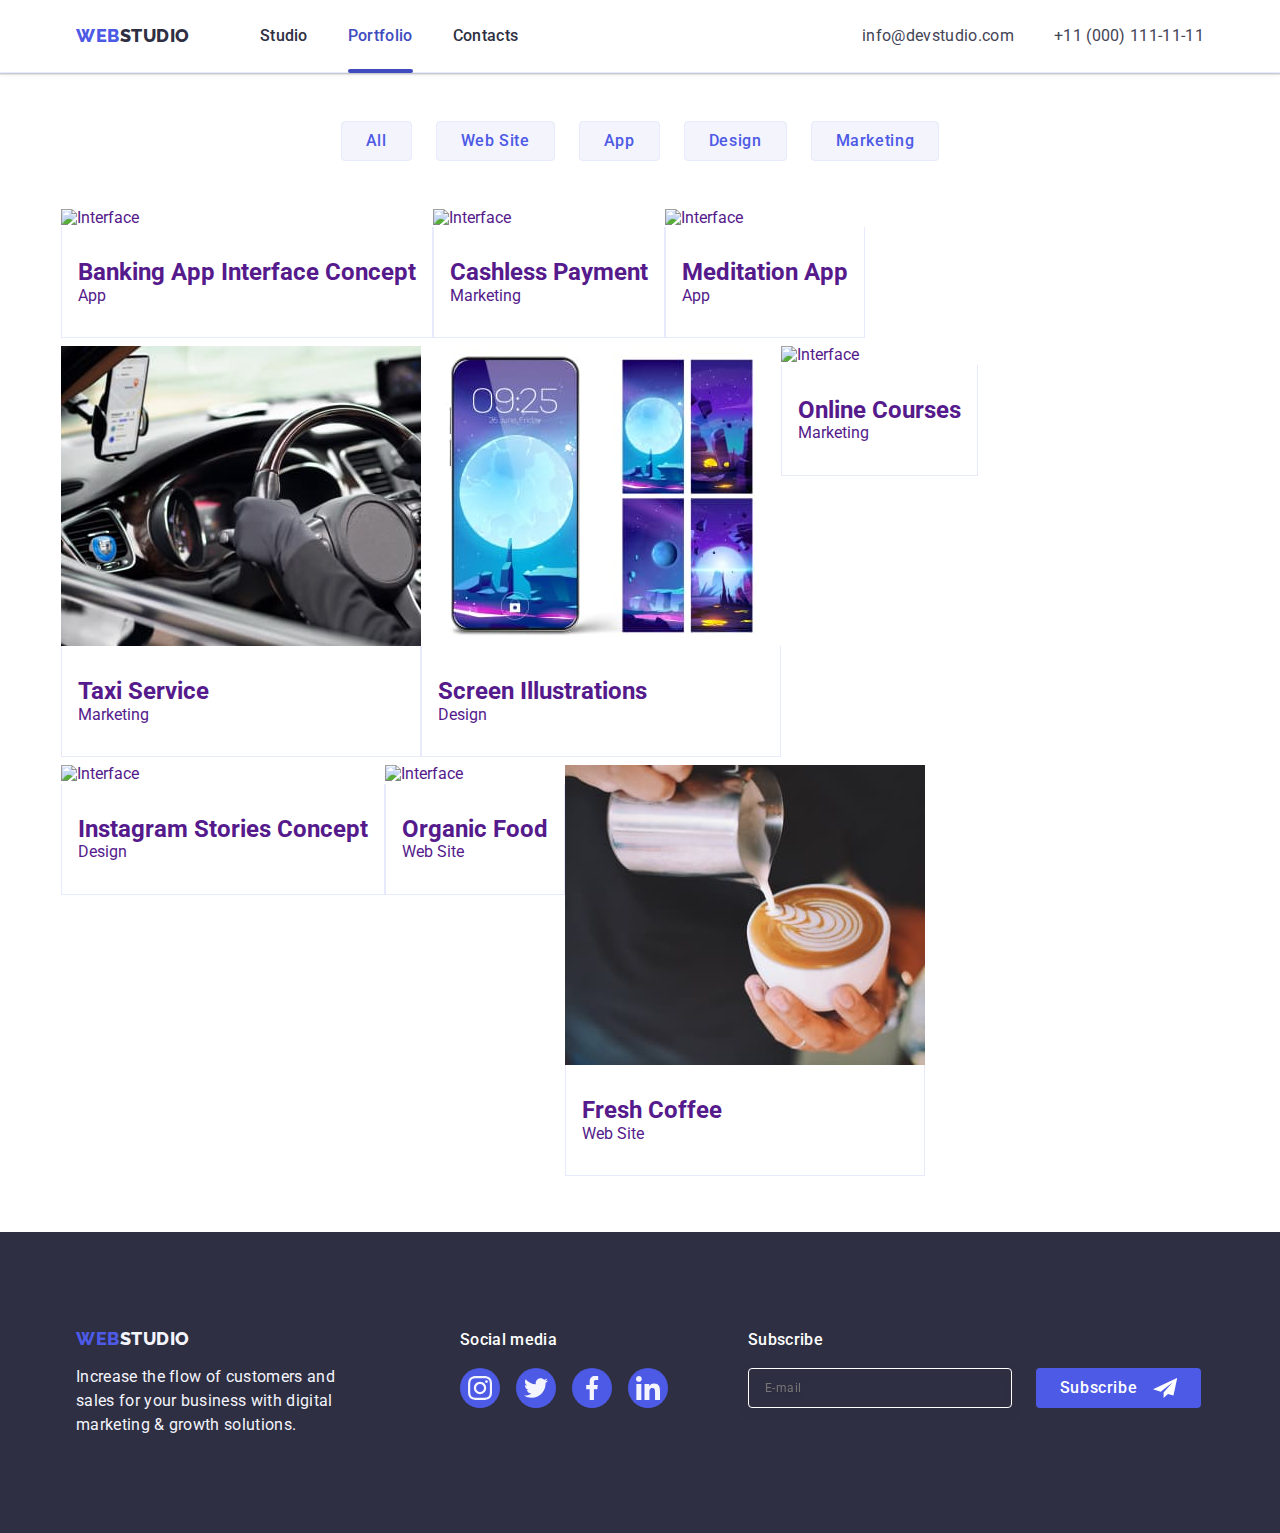
==== commit 159e2b34: "Update portfolio.html" ====
--- a/portfolio.html
+++ b/portfolio.html
@@ -23,10 +23,10 @@
                 <a class="logo link" href="./index.html">Web<span class="logo-second-part-dark">Studio</span></a>
                 <ul class="navigation list">
                     <li>
-                        <a class="navigation-btn link navigation-btn-active" href="./index.html">Studio</a>
+                        <a class="navigation-btn link" href="./index.html">Studio</a>
                     </li>
                     <li>
-                        <a class="navigation-btn link" href="./portfolio.html">Portfolio</a>
+                        <a class="navigation-btn link navigation-btn-active" href="./portfolio.html">Portfolio</a>
                     </li>
                     <li><a class="navigation-btn link" href="">Contacts</a></li>
                 </ul>
@@ -63,7 +63,8 @@
                     <a class="navigation-btn-mobile link" href="./index.html">Studio</a>
                 </li>
                 <li class="navigation-mobile-list-item">
-                    <a class="navigation-btn-mobile link" href="./portfolio.html">Portfolio</a>
+                    <a class="navigation-btn-mobile navigation-btn-active-mobile link"
+                        href="./portfolio.html">Portfolio</a>
                 </li>
                 <li class="navigation-mobile-list-item">
                     <a class="navigation-btn-mobile link" href="">Contacts</a>
@@ -116,10 +117,10 @@
         </div>
     </header>
     <main>
-        <section class="filtr-list">
-            <div class="container">
+        <section class="filtr-list-section">
+            <div class="container filtr-list-container">
                 <h1 hidden class="hidden-title">Hidden buttons</h1>
-                <ul class="hidden-list list">
+                <ul class="filtr-list list">
                     <li><button class="filtr-btn" type="button">All</button></li>
                     <li><button class="filtr-btn" type="button">Web Site</button></li>
                     <li><button class="filtr-btn" type="button">App</button></li>
@@ -130,8 +131,16 @@
                     <li class="filtr-project">
                         <a class="project-link link" href="">
                             <div class="project-list-img-wrapper">
-                                <img class="project-photo" src="./images/project-1.jpg" alt="Interface" width="360"
-                                    height="300" />
+                                <picture>
+                                    <source srcset="./images/project-1-pc.jpg 1x,./images/project-1-pc@2.jpg 2x"
+                                        media="(min-width: 1158px)">
+                                    <source
+                                        srcset="./images/project-1-tablet.jpg 1x, ./images/project-1-tablet@2.jpg 2x"
+                                        media="(min-width: 768px)">
+                                    <source srcset="./images/project-1-tel.jpg 1x, ./images/project-1-tel@2.jpg 2x"
+                                        media="(max-width: 768px)">
+                                    <img class="project-photo" src="./images/project-1-tel.jpg" alt="Interface" />
+                                </picture>
                                 <p class="overlay">14 Stylish and User-Friendly App Design Concepts · Task Manager App ·
                                     Calorie Tracker App · Exotic Fruit Ecommerce App ·
                                     Cloud Storage App</p>
@@ -145,8 +154,16 @@
                     <li class="filtr-project">
                         <a class="project-link link" href="">
                             <div class="project-list-img-wrapper">
-                                <img class="project-photo" src="./images/project-2.jpg" alt="Payment" width="360"
-                                    height="300" />
+                                <picture>
+                                    <source srcset="./images/project-2-pc.jpg 1x,./images/project-2-pc@2.jpg 2x"
+                                        media="(min-width: 1158px)">
+                                    <source
+                                        srcset="./images/project-2-tablet.jpg 1x, ./images/project-2-tablet@2.jpg 2x"
+                                        media="(min-width: 768px)">
+                                    <source srcset="./images/project-2-tel.jpg 1x, ./images/project-2-tel@2.jpg 2x"
+                                        media="(max-width: 768px)">
+                                    <img class="project-photo" src="./images/project-2-tel.jpg" alt="Interface" />
+                                </picture>
                                 <p class="overlay">14 Stylish and User-Friendly App Design Concepts · Task Manager App ·
                                     Calorie Tracker App · Exotic Fruit Ecommerce App ·
                                     Cloud Storage App</p>
@@ -160,8 +177,16 @@
                     <li class="filtr-project">
                         <a class="project-link link" href="">
                             <div class="project-list-img-wrapper">
-                                <img class="project-photo" src="./images/project-3.jpg" alt="Meditation App" width="360"
-                                    height="300" />
+                                <picture>
+                                    <source srcset="./images/project-3-pc.jpg 1x,./images/project-3-pc@2.jpg 2x"
+                                        media="(min-width: 1158px)">
+                                    <source
+                                        srcset="./images/project-3-tablet.jpg 1x, ./images/project-3-tablet@2.jpg 2x"
+                                        media="(min-width: 768px)">
+                                    <source srcset="./images/project-3-tel.jpg 1x, ./images/project-3-tel@2.jpg 2x"
+                                        media="(max-width: 768px)">
+                                    <img class="project-photo" src="./images/project-3-tel.jpg" alt="Interface" />
+                                </picture>
                                 <p class="overlay">14 Stylish and User-Friendly App Design Concepts · Task Manager App ·
                                     Calorie Tracker App · Exotic Fruit Ecommerce App ·
                                     Cloud Storage App</p>
@@ -175,8 +200,16 @@
                     <li class="filtr-project">
                         <a class="project-link link" href="">
                             <div class="project-list-img-wrapper">
-                                <img class="project-photo" src="./images/project-4.jpg" alt="Taxi" width="360"
-                                    height="300" />
+                                <picture>
+                                    <source srcset="./images/project-4-pc.jpg 1x,./images/project-4-pc@2.jpg 2x"
+                                        media="(min-width: 1158px)">
+                                    <source
+                                        srcset="./images/project-4-tablet.jpg 1x, ./images/project-4-tablet@2.jpg 2x"
+                                        media="(min-width: 768px)">
+                                    <source srcset="./images/project-4-tel.jpg 1x, ./images/project-4-tel@2.jpg 2x"
+                                        media="(max-width: 768px)">
+                                    <img class="project-photo" src="./images/project-4-tel.jpg" alt="Interface" />
+                                </picture>
                                 <p class="overlay">14 Stylish and User-Friendly App Design Concepts · Task Manager App ·
                                     Calorie Tracker App · Exotic Fruit Ecommerce App ·
                                     Cloud Storage App</p>
@@ -190,8 +223,16 @@
                     <li class="filtr-project">
                         <a class="project-link link" href="">
                             <div class="project-list-img-wrapper">
-                                <img class="project-photo" src="./images/project-5.jpg" alt="Screen" width="360"
-                                    height="300" />
+                                <picture>
+                                    <source srcset="./images/project-5-pc.jpg 1x,./images/project-5-pc@2.jpg 2x"
+                                        media="(min-width: 1158px)">
+                                    <source
+                                        srcset="./images/project-5-tablet.jpg 1x, ./images/project-5-tablet@2.jpg 2x"
+                                        media="(min-width: 768px)">
+                                    <source srcset="./images/project-5-tel.jpg 1x, ./images/project-5-tel@2.jpg 2x"
+                                        media="(max-width: 768px)">
+                                    <img class="project-photo" src="./images/project-5-tel.jpg" alt="Interface" />
+                                </picture>
                                 <p class="overlay">14 Stylish and User-Friendly App Design Concepts · Task Manager App ·
                                     Calorie Tracker App · Exotic Fruit Ecommerce App ·
                                     Cloud Storage App</p>
@@ -205,8 +246,16 @@
                     <li class="filtr-project">
                         <a class="project-link link" href="">
                             <div class="project-list-img-wrapper">
-                                <img class="project-photo" src="./images/project-6.jpg" alt="Online Courses" width="360"
-                                    height="300" />
+                                <picture>
+                                    <source srcset="./images/project-6-pc.jpg 1x,./images/project-6-pc@2.jpg 2x"
+                                        media="(min-width: 1158px)">
+                                    <source
+                                        srcset="./images/project-6-tablet.jpg 1x, ./images/project-6-tablet@2.jpg 2x"
+                                        media="(min-width: 768px)">
+                                    <source srcset="./images/project-6-tel.jpg 1x, ./images/project-6-tel@2.jpg 2x"
+                                        media="(max-width: 768px)">
+                                    <img class="project-photo" src="./images/project-6-tel.jpg" alt="Interface" />
+                                </picture>
                                 <p class="overlay">14 Stylish and User-Friendly App Design Concepts · Task Manager App ·
                                     Calorie Tracker App · Exotic Fruit Ecommerce App ·
                                     Cloud Storage App</p>
@@ -220,8 +269,16 @@
                     <li class="filtr-project">
                         <a class="project-link link" href="">
                             <div class="project-list-img-wrapper">
-                                <img class="project-photo" src="./images/project-7.jpg" alt="Instagram" width="360"
-                                    height="300" />
+                                <picture>
+                                    <source srcset="./images/project-7-pc.jpg 1x,./images/project-7-pc@2.jpg 2x"
+                                        media="(min-width: 1158px)">
+                                    <source
+                                        srcset="./images/project-7-tablet.jpg 1x, ./images/project-7-tablet@2.jpg 2x"
+                                        media="(min-width: 768px)">
+                                    <source srcset="./images/project-7-tel.jpg 1x, ./images/project-7-tel@2.jpg 2x"
+                                        media="(max-width: 768px)">
+                                    <img class="project-photo" src="./images/project-7-tel.jpg" alt="Interface" />
+                                </picture>
                                 <p class="overlay">14 Stylish and User-Friendly App Design Concepts · Task Manager App ·
                                     Calorie Tracker App · Exotic Fruit Ecommerce App ·
                                     Cloud Storage App</p>
@@ -235,8 +292,16 @@
                     <li class="filtr-project">
                         <a class="project-link link" href="">
                             <div class="project-list-img-wrapper">
-                                <img class="project-photo" src="./images/project-8.jpg" alt="Food" width="360"
-                                    height="300" />
+                                <picture>
+                                    <source srcset="./images/project-8-pc.jpg 1x,./images/project-8-pc@2.jpg 2x"
+                                        media="(min-width: 1158px)">
+                                    <source
+                                        srcset="./images/project-8-tablet.jpg 1x, ./images/project-8-tablet@2.jpg 2x"
+                                        media="(min-width: 768px)">
+                                    <source srcset="./images/project-8-tel.jpg 1x, ./images/project-8-tel@2.jpg 2x"
+                                        media="(max-width: 768px)">
+                                    <img class="project-photo" src="./images/project-8-tel.jpg" alt="Interface" />
+                                </picture>
                                 <p class="overlay">14 Stylish and User-Friendly App Design Concepts · Task Manager App ·
                                     Calorie Tracker App · Exotic Fruit Ecommerce App ·
                                     Cloud Storage App</p>
@@ -250,8 +315,16 @@
                     <li class="filtr-project">
                         <a class="project-link link" href="">
                             <div class="project-list-img-wrapper">
-                                <img class="project-photo" src="./images/project-9.jpg" alt="Coffee" width="360"
-                                    height="300" />
+                                <picture>
+                                    <source srcset="./images/project-9-pc.jpg 1x,./images/project-9-pc@2.jpg 2x"
+                                        media="(min-width: 1158px)">
+                                    <source
+                                        srcset="./images/project-9-tablet.jpg 1x, ./images/project-9-tablet@2.jpg 2x"
+                                        media="(min-width: 768px)">
+                                    <source srcset="./images/project-9-tel.jpg 1x, ./images/project-9-tel@2.jpg 2x"
+                                        media="(max-width: 768px)">
+                                    <img class="project-photo" src="./images/project-9-tel.jpg" alt="Interface" />
+                                </picture>
                                 <p class="overlay">14 Stylish and User-Friendly App Design Concepts · Task Manager App ·
                                     Calorie Tracker App · Exotic Fruit Ecommerce App ·
                                     Cloud Storage App</p>
@@ -267,6 +340,7 @@
 
         </section>
     </main>
+
 
     <footer class="page-footer">
         <div class="container footer-container">
@@ -327,6 +401,8 @@
             </div>
         </div>
     </footer>
+
+    <script src="./js/mobile-menu.js"></script>
 </body>
 
 </html>--- a/css/style.css
+++ b/css/style.css
@@ -118,10 +118,9 @@
   transition: background-color 250ms cubic-bezier(0.4, 0, 0.2, 1), border 250ms cubic-bezier(0.4, 0, 0.2, 1);
 }
 
-
 @media screen and (max-width:768px) {
   .page-header {
-    padding: 24px 0;
+    padding: 24px 0 22px 0;
   }
 
   .navigation,
@@ -137,18 +136,22 @@
     top: 0;
     padding-left: 40px;
     background-color: var(--white-color);
-    opacity: 0;
+    /* opacity: 0;
     visibility: hidden;
-    pointer-events: none;
+    pointer-events: none; */
     display: flex;
     flex-direction: column;
     justify-content: space-between;
+    transform: translateX(100%);
+    transition: transform 250ms cubic-bezier(0.4, 0, 0.2, 1);
+    background-attachment: fixed;
   }
 
   .mobile-menu.is-open {
-    opacity: 1;
+    /* opacity: 1;
     visibility: visible;
-    pointer-events: auto;
+    pointer-events: auto; */
+    transform: translateX(0%);
   }
 
   .mobile-menu-open-btn {
@@ -176,6 +179,10 @@
 
   .navigation-btn-mobile:hover,
   .navigation-btn-mobile:focus {
+    color: var(--accent-color);
+  }
+
+  .navigation-btn-active-mobile {
     color: var(--accent-color);
   }
 
@@ -233,12 +240,15 @@
   .social-network-list-icon-mobile {
     fill: var(--light-color)
   }
-
-
+}
+
+@media screen and (max-width:380px) {
+  .social-network-list-mobile {
+    gap: 15px;
+  }
 }
 
 @media screen and (min-width: 768px) {
-
   .page-header {
     padding: 16px 0;
   }
@@ -283,7 +293,6 @@
     border-radius: 2px;
     position: absolute;
     left: 0;
-    bottom: 0;
     color: var(--accent-color);
     bottom: -4px;
   }
@@ -293,15 +302,12 @@
     display: none;
   }
 
-
-
-
-
-
-
-
+  .contact-email {
+    margin-bottom: 12px;
+  }
 
   .email-tel {
+    display: block;
     font-style: normal;
     font-size: 12px;
     line-height: 1.17;
@@ -314,15 +320,16 @@
   .email-tel:focus {
     color: var(--accent-color);
   }
-
-
-
 }
 
 @media screen and (min-width: 1158px) {
   .contact {
     display: flex;
     gap: 40px;
+  }
+
+  .contact-email {
+    margin-bottom: 0;
   }
 
   .email-tel {
@@ -384,9 +391,14 @@
   background-color: var(--accent-color);
 }
 
+@media screen and (max-width:428px) {
+  .hero {
+    background-image: linear-gradient(rgba(46, 47, 66, 0.7), rgba(46, 47, 66, 0.7)), url(../images/people-office-mobile.jpg);
+  }
+}
+
 @media screen and (max-width:768px) {
   .hero {
-    background-image: linear-gradient(rgba(46, 47, 66, 0.7), rgba(46, 47, 66, 0.7)), url(../images/people-office-mobile.jpg);
     padding: 112px 0;
   }
 
@@ -399,17 +411,22 @@
   }
 }
 
-@media screen and (min-device-pixel-ratio: 2) and (max-width: 768px),
-screen and (min-resolution: 192dpi) and (max-width: 768px),
-screen and (min-resolution: 2dppx) and (max-width: 768px) {
+@media screen and (min-device-pixel-ratio: 2) and (max-width: 428px),
+screen and (min-resolution: 192dpi) and (max-width: 428px),
+screen and (min-resolution: 2dppx) and (max-width: 428px) {
   .hero {
     background-image: linear-gradient(rgba(46, 47, 66, 0.7), rgba(46, 47, 66, 0.7)), url(../images/people-office-mobile@2x.jpg);
   }
 }
 
+@media screen and (min-width:428px) {
+  .hero {
+    background-image: linear-gradient(rgba(46, 47, 66, 0.7), rgba(46, 47, 66, 0.7)), url(../images/people-office-tablet.jpg);
+  }
+}
+
 @media screen and (min-width:768px) {
   .hero {
-    background-image: linear-gradient(rgba(46, 47, 66, 0.7), rgba(46, 47, 66, 0.7)), url(../images/people-office-tablet.jpg);
     padding: 112px 0;
   }
 
@@ -422,29 +439,34 @@
 
 }
 
+@media screen and (min-device-pixel-ratio: 2) and (min-width: 428px),
+screen and (min-resolution: 192dpi) and (min-width: 428px),
+screen and (min-resolution: 2dppx) and (min-width: 428px) {
+  .hero {
+    background-image: linear-gradient(rgba(46, 47, 66, 0.7), rgba(46, 47, 66, 0.7)), url(../images/people-office-tablet@2x.jpg);
+  }
+}
+
+@media screen and (min-width:768px) {
+  .hero {
+    background-image: linear-gradient(rgba(46, 47, 66, 0.7), rgba(46, 47, 66, 0.7)), url(../images/people-office-pc.jpg);
+    max-width: 1440px;
+  }
+}
+
+@media screen and (min-width:1158px) {
+  .hero {
+    padding: 188px 0;
+  }
+
+  .hero-tittle {
+    margin-bottom: 48px;
+  }
+}
+
 @media screen and (min-device-pixel-ratio: 2) and (min-width: 768px),
 screen and (min-resolution: 192dpi) and (min-width: 768px),
 screen and (min-resolution: 2dppx) and (min-width: 768px) {
-  .hero {
-    background-image: linear-gradient(rgba(46, 47, 66, 0.7), rgba(46, 47, 66, 0.7)), url(../images/people-office-tablet@2x.jpg);
-  }
-}
-
-@media screen and (min-width:1158px) {
-  .hero {
-    background-image: linear-gradient(rgba(46, 47, 66, 0.7), rgba(46, 47, 66, 0.7)), url(../images/people-office-pc.jpg);
-    max-width: 1440px;
-    padding: 188px 0;
-  }
-
-  .hero-tittle {
-    margin-bottom: 48px;
-  }
-}
-
-@media screen and (min-device-pixel-ratio: 2) and (min-width: 1158px),
-screen and (min-resolution: 192dpi) and (min-width: 1158px),
-screen and (min-resolution: 2dppx) and (min-width: 1158px) {
   .hero {
     background-image: linear-gradient(rgba(46, 47, 66, 0.7), rgba(46, 47, 66, 0.7)), url(../images/people-office-pc@2x.jpg);
   }
@@ -523,8 +545,6 @@
     letter-spacing: 0.02em;
     color: var(--main-color);
   }
-
-
 }
 
 @media screen and (min-width:1158px) {
@@ -793,11 +813,12 @@
   }
 }
 
-
 @media screen and (min-width:768px) {
   .customers-list {
+    width: 552px;
     gap: 24px;
-    margin: 0 108px;
+    margin-left: auto;
+    margin-right: auto;
   }
 
   .customers-item {
@@ -812,6 +833,7 @@
 
   .customers-list {
     margin: 0;
+    width: 1128px;
   }
 }
 
@@ -968,6 +990,7 @@
 
 @media screen and (min-width:768px) {
   .footer-container {
+    width: 584px;
     display: flex;
     flex-wrap: wrap;
     margin-right: auto;
@@ -982,10 +1005,6 @@
     margin-bottom: 16px;
   }
 
-  .subscribe-container {
-    margin-left: 108px;
-  }
-
   .subscribe-form {
     display: flex;
   }
@@ -993,7 +1012,6 @@
   .logo-footer-container {
     margin-bottom: 72px;
     margin-right: 24px;
-    margin-left: 108px;
   }
 
 
@@ -1008,6 +1026,10 @@
 }
 
 @media screen and (min-width:1158px) {
+  .footer-container {
+    width: 1158px;
+  }
+
   .social-network {
     margin-right: 80px;
   }
@@ -1247,6 +1269,126 @@
 
 /* =======MODAL======= */
 
+/* =======PORTFOLIO MAIN======= */
+
+.filtr-list-container {
+  padding: 48px 0;
+}
+
+.filtr-list {
+  display: flex;
+  flex-wrap: wrap;
+  gap: 16px 24px;
+  padding-bottom: 48px;
+}
+
+.filtr-btn {
+  color: var(--main-blue-color);
+  background-color: var(--light-color);
+  font-weight: 500;
+  font-size: 16px;
+  line-height: 1.5;
+  letter-spacing: 0.04em;
+  font-family: 'Roboto', sans-serif;
+  cursor: pointer;
+  padding: 12px 24px;
+  border: 1px solid #e7e9fc;
+  border-radius: 4px;
+  transition: color 250ms cubic-bezier(0.4, 0, 0.2, 1), background-color 250ms cubic-bezier(0.4, 0, 0.2, 1), border-color 250ms cubic-bezier(0.4, 0, 0.2, 1), box-shadow 250ms cubic-bezier(0.4, 0, 0.2, 1);
+  height: 40px;
+  align-items: center;
+  display: flex;
+}
+
+.filtr-btn:hover,
+.filtr-btn:focus {
+  color: var(--white-color);
+  background-color: var(--accent-color);
+  border-color: transparent;
+  box-shadow: 0px 3px 1px rgba(0, 0, 0, 0.1), 0px 2px 1px rgba(0, 0, 0, 0.08), 0px 2px 2px rgba(0, 0, 0, 0.12);
+}
+
+.project-info {
+  padding: 32px 16px;
+  border: 1px solid #e7e9fc;
+  border-top: none;
+  margin-bottom: 8px;
+}
+
+
+
+@media screen and (max-width:768px) {
+  .overlay {
+    display: none;
+  }
+
+  .project-photo {
+    max-width: 396px;
+    max-height: 280px;
+    margin-left: auto;
+    margin-right: auto;
+  }
+}
+
+@media screen and (min-width:768px) {
+  .filtr-list {
+    justify-content: center;
+  }
+
+  .filtr {
+    display: flex;
+    flex-wrap: wrap;
+    /* column-gap: 24px;
+    row-gap: 48px; */
+  }
+
+
+
+  .overlay {
+    display: none;
+  }
+}
+
+@media screen and (min-width:1158px) {
+  .overlay {
+    position: absolute;
+    padding: 40px 32px;
+    background-color: var(--main-blue-color);
+    color: var(--light-color);
+    top: 0;
+    left: 0;
+    height: 100%;
+    width: 100%;
+    font-weight: 400;
+    font-size: 16px;
+    line-height: 1.5;
+    letter-spacing: 0.02em;
+    transform: translate(0px, 100%);
+    transition: transform 250ms cubic-bezier(0.4, 0, 0.2, 1);
+  }
+
+  .project-link:hover .overlay,
+  .project-link:focus .overlay {
+    transform: translatey(0%);
+  }
+}
+
+/* =======PORTFOLIO MAIN======= */
+
+
+
+
+
+
+
+
+
+
+
+
+
+
+
 /* =======HEADER не використані ======= */
 
 /* .page-header {
@@ -1661,27 +1803,7 @@
   overflow: hidden;
 }
 
-.overlay {
-  position: absolute;
-  padding: 40px 32px;
-  background-color: var(--main-blue-color);
-  color: var(--light-color);
-  top: 0;
-  left: 0;
-  height: 100%;
-  width: 100%;
-  font-weight: 400;
-  font-size: 16px;
-  line-height: 1.5;
-  letter-spacing: 0.02em;
-  transform: translate(0px, 100%);
-  transition: transform 250ms cubic-bezier(0.4, 0, 0.2, 1);
-}
-
-.project-link:hover .overlay,
-.project-link:focus .overlay {
-  transform: translatey(0%);
-} */
+ */
 
 /* =======MAIN PORTFOLIO======= */
 
